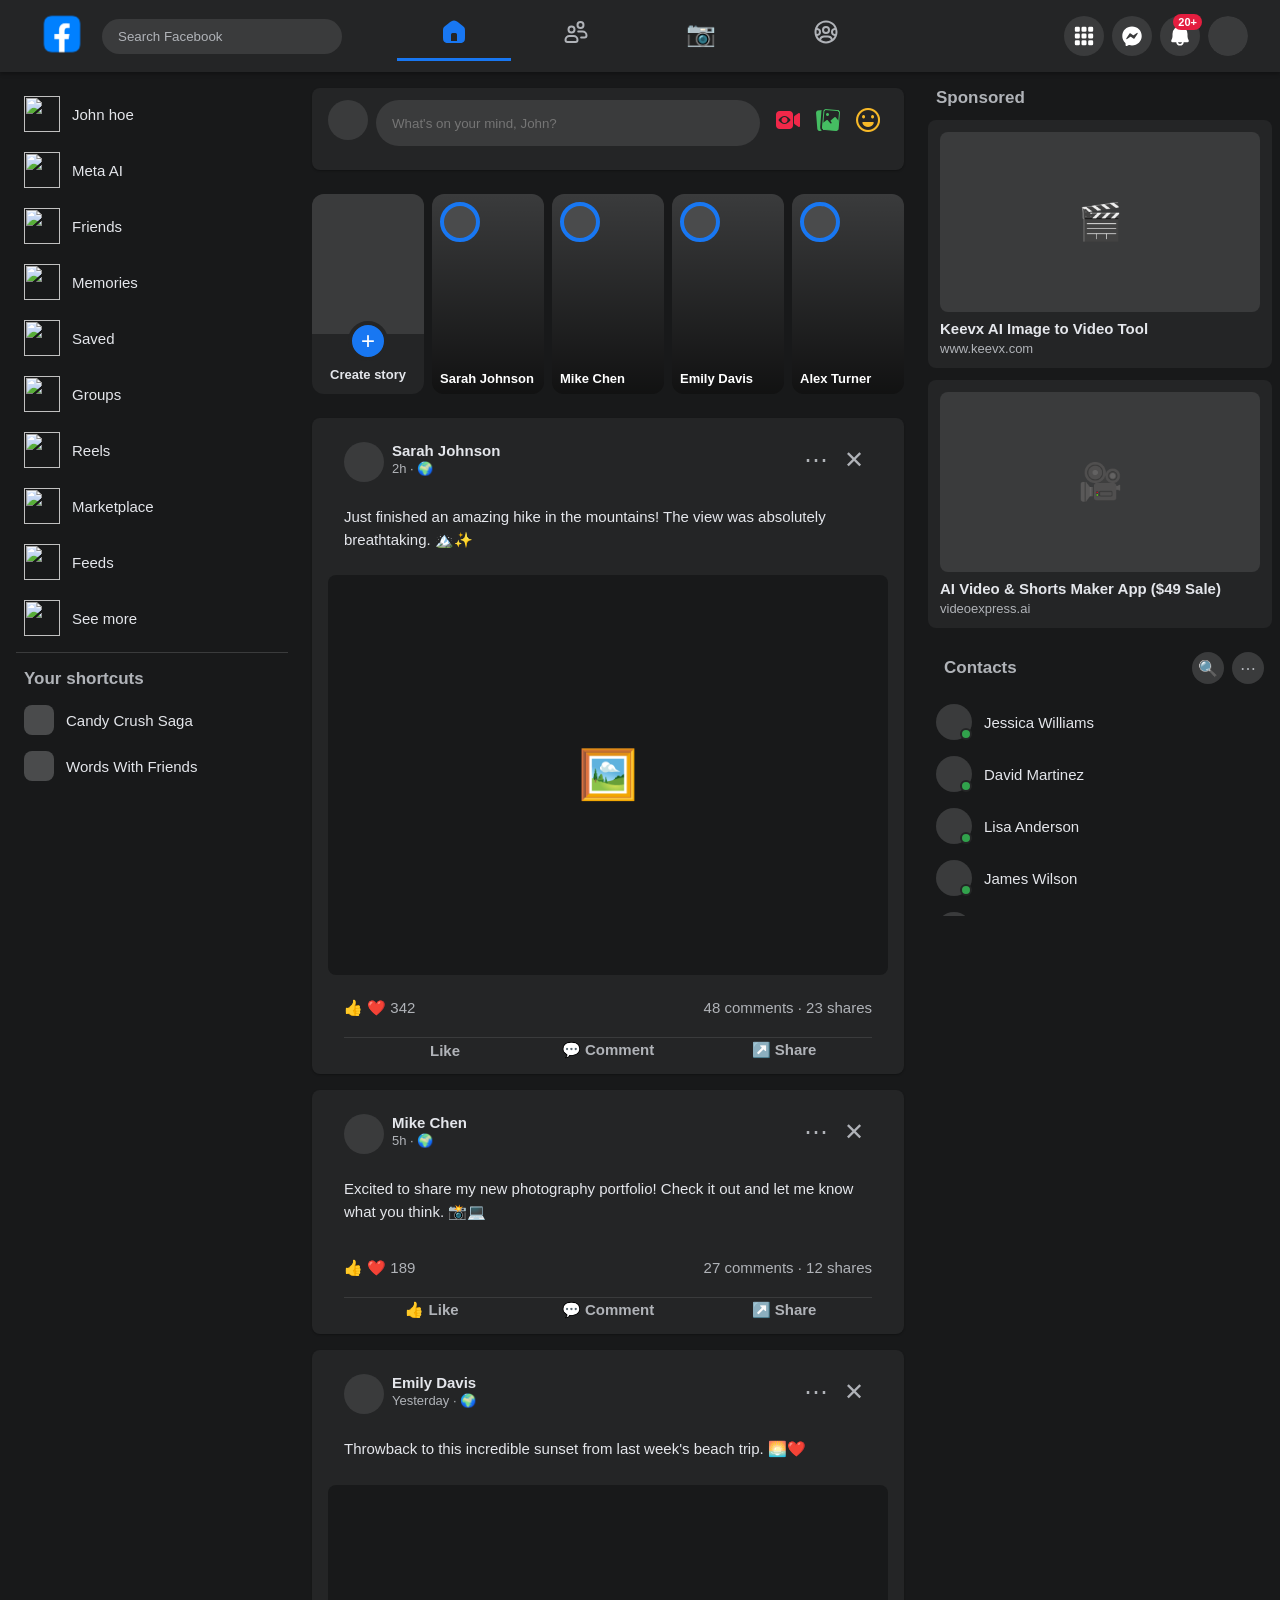
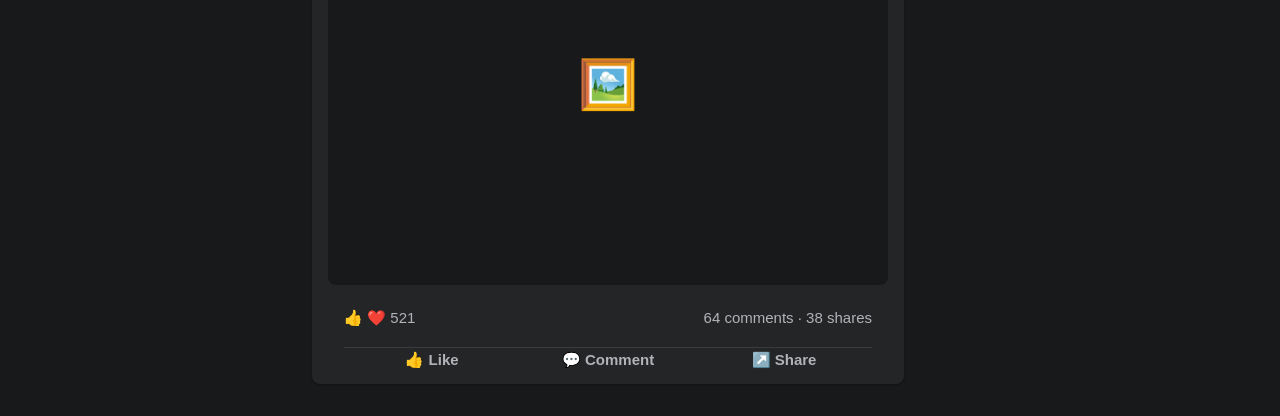
==== index.html @ cb9ab3fa "like changes" ====
<!DOCTYPE html>
<html lang="en">
<head>
    <meta charset="UTF-8">
    <meta name="viewport" content="width=device-width, initial-scale=1.0">
    <title>Facebook</title>
    <style>
        /* Reset and Base Styles */
        * {
            margin: 0;
            padding: 0;
            box-sizing: border-box;
        }

        body {
            font-family: -apple-system, BlinkMacSystemFont, 'Segoe UI', Roboto, Helvetica, Arial, sans-serif;
            background-color: #18191a;
            color: #e4e6eb;
        }

        /* Header */
        .header {
            background-color: #242526;
            position: sticky;
            top: 0;
            z-index: 100;
            box-shadow: 0 2px 4px rgba(0,0,0,0.3);
        }

        .header-content {
            max-width: 1920px;
            margin: 0 auto;
            padding: 0 16px;
            display: flex;
            align-items: center;
            justify-content: space-between;
            height: 56px;
        }

        .header-left {
            display: flex;
            align-items: center;
            gap: 8px;
            flex: 1;
        }



        .search-bar {
            background-color: #3a3b3c;
            border: none;
            border-radius: 50px;
            padding: 10px 16px;
            outline: none;
            color: #e4e6eb;
            width: 240px;
        }

        .search-bar::placeholder {
            color: #b0b3b8;
        }

        .header-center {
            display: flex;
            gap: 4px;
            flex: 1;
            justify-content: center;
        }

        .header-center a {
            text-decoration: none;
        }

        .nav-btn {
            background: none;
            border: none;
            padding: 8px 40px;
            cursor: pointer;
            /* border-radius: 8px; */
            font-size: 24px;
            color: #b0b3b8;
            transition: background-color 0.2s;
            position: relative;
        }

        .nav-btn:hover {
            background-color: #3a3b3c;
        }

        .nav-btn.active {
            color: #1877f2;
            border-bottom: 3px solid #1877f2;
        }

        .header-right {
            display: flex;
            gap: 8px;
            align-items: center;
            flex: 1;
            justify-content: flex-end;
        }

        .icon-btn {
            width: 40px;
            height: 40px;
            border-radius: 50%;
            background-color: #3a3b3c;
            border: none;
            cursor: pointer;
            font-size: 20px;
            display: flex;
            align-items: center;
            justify-content: center;
            position: relative;
        }

        .icon-btn:hover {
            background-color: #4e4f50;
        }

        .notification-badge {
            position: absolute;
            top: -4px;
            right: -4px;
            background-color: #e41e3f;
            color: white;
            border-radius: 10px;
            padding: 2px 6px;
            font-size: 11px;
            font-weight: bold;
        }

        .profile-btn {
            background: none;
            border: none;
            cursor: pointer;
        }

        .profile-pic {
            width: 40px;
            height: 40px;
            border-radius: 50%;
            background-color: #4a4b4c;
        }

        /* Sidebar Common Styles */
        .sidebar-item {
            display: flex;
            align-items: center;
            gap: 12px;
            padding: 8px;
            border-radius: 8px;
            cursor: pointer;
            color: #e4e6eb;
            text-decoration: none;
            font-size: 15px;
            font-weight: 500;
            transition: background-color 0.2s;
        }

        .sidebar-item:hover {
            background-color: #3a3b3c;
        }

        .profile-sidebar-pic {
            width: 36px;
            height: 36px;
            border-radius: 50%;
            background-color: #4a4b4c;
        }

        .sidebar-icon {
            width: 36px;
            height: 36px;
            border-radius: 50%;
            background-color: #3a3b3c;
            display: flex;
            align-items: center;
            justify-content: center;
            font-size: 20px;
        }

        .sidebar-divider {
            height: 1px;
            background-color: #3a3b3c;
            margin: 8px 0;
        }

        .section-title {
            color: #b0b3b8;
            font-size: 17px;
            font-weight: 600;
            margin-bottom: 8px;
        }

        .small-icon-btn {
            width: 32px;
            height: 32px;
            border-radius: 50%;
            background-color: #3a3b3c;
            border: none;
            cursor: pointer;
            font-size: 16px;
        }

        .small-icon-btn:hover {
            background-color: #4e4f50;
        }

        .contact-avatar {
            width: 36px;
            height: 36px;
            border-radius: 50%;
            background-color: #4a4b4c;
            position: relative;
        }

        .online-status {
            width: 12px;
            height: 12px;
            background-color: #31a24c;
            border-radius: 50%;
            position: absolute;
            bottom: 0;
            right: 0;
            border: 2px solid #242526;
        }

        /* Posts */
        .post {
            background: #242526;
            border-radius: 8px;
            margin-bottom: 16px;
            padding: 12px 16px;
            box-shadow: 0 1px 2px rgba(0,0,0,0.3);
        }

        .post-header {
            display: flex;
            justify-content: space-between;
            align-items: flex-start;
            margin-bottom: 12px;
        }

        .post-user {
            display: flex;
            gap: 8px;
        }

        .post-avatar {
            width: 40px;
            height: 40px;
            border-radius: 50%;
            background-color: #4a4b4c;
        }

        .post-info h3 {
            font-size: 15px;
            font-weight: 600;
            margin-bottom: 2px;
        }

        .post-time {
            font-size: 13px;
            color: #b0b3b8;
        }

        .post-options, .close-btn {
            background: none;
            border: none;
            color: #b0b3b8;
            font-size: 20px;
            cursor: pointer;
            width: 36px;
            height: 36px;
            border-radius: 50%;
        }

        .post-options:hover, .close-btn:hover {
            background-color: #3a3b3c;
        }

        .post-content {
            margin-bottom: 12px;
            line-height: 1.5;
            font-size: 15px;
        }

        .post-image {
            width: 100%;
            height: 400px;
            background-color: #3a3b3c;
            border-radius: 8px;
            margin-bottom: 12px;
            display: flex;
            align-items: center;
            justify-content: center;
            font-size: 48px;
        }

        .post-stats {
            display: flex;
            justify-content: space-between;
            color: #b0b3b8;
            font-size: 15px;
            margin-bottom: 8px;
        }

        .post-divider {
            height: 1px;
            background-color: #3a3b3c;
            margin: 8px 0;
        }

        .post-actions {
            display: flex;
            justify-content: space-around;
        }

        .post-action-btn {
            width: 10px;
            height: 10px;
            flex: 1;
            background: none;
            border: none;
            padding: 8px;
            cursor: pointer;
            border-radius: 8px;
            /* font-size: 15px; */
            font-weight: 600;
            color: #b0b3b8;
        }
        .post-action-btn img{
            width: 10px;
            height: 100%;
        }

        .post-action-btn:hover {
            background-color: #3a3b3c;
        }

        /* Main Content Layout */
        .main-content {
            max-width: 1920px;
            margin: 0 auto;
            padding: 16px;
            display: grid;
            grid-template-columns: 280px 1fr 360px;
            gap: 16px;
        }

        /* Left Sidebar */
        .left-sidebar {
            position: sticky;
            top: 72px;
            max-height: calc(100vh - 72px);
            overflow-y: auto;
            overflow-x: hidden;
            padding-right: 8px;
            padding-bottom: 20px;
        }

        .left-sidebar::-webkit-scrollbar {
            width: 8px;
        }

        .left-sidebar::-webkit-scrollbar-track {
            background: transparent;
        }

        .left-sidebar::-webkit-scrollbar-thumb {
            background: #4a4b4c;
            border-radius: 10px;
        }

        .left-sidebar::-webkit-scrollbar-thumb:hover {
            background: #5a5b5c;
        }

        .shortcuts-header {
            display: flex;
            justify-content: space-between;
            align-items: center;
            padding: 8px;
            color: #b0b3b8;
            font-size: 17px;
            font-weight: 600;
        }

        .shortcut-item {
            display: flex;
            align-items: center;
            gap: 12px;
            padding: 8px;
            border-radius: 8px;
            cursor: pointer;
            color: #e4e6eb;
            text-decoration: none;
            font-size: 15px;
            transition: background-color 0.2s;
        }

        .shortcut-item:hover {
            background-color: #3a3b3c;
        }

        .shortcut-icon {
            width: 36px;
            height: 36px;
            border-radius: 8px;
            background-color: #4a4b4c;
            display: flex;
            align-items: center;
            justify-content: center;
            font-size: 20px;
        }

        .shortcut-icon img {
            width: 100%;
            height: 100%;
            border-radius: 8px;
        }

        .see-more-btn {
            display: flex;
            align-items: center;
            gap: 12px;
            padding: 8px;
            border-radius: 8px;
            cursor: pointer;
            color: #e4e6eb;
            background: none;
            border: none;
            width: 100%;
            text-align: left;
            font-size: 15px;
            font-weight: 500;
        }

        .see-more-btn:hover {
            background-color: #3a3b3c;
        }

        /* Feed */
        .feed {
            max-width: 680px;
        }

        /* Stories */
        .stories {
            display: flex;
            gap: 8px;
            margin-bottom: 16px;
            overflow-x: auto;
            padding: 8px 0;
        }

        .stories::-webkit-scrollbar {
            height: 8px;
        }

        .stories::-webkit-scrollbar-track {
            background: #242526;
            border-radius: 10px;
        }

        .stories::-webkit-scrollbar-thumb {
            background: #4a4b4c;
            border-radius: 10px;
        }

        .story {
            min-width: 112px;
            height: 200px;
            border-radius: 12px;
            position: relative;
            cursor: pointer;
            overflow: hidden;
            background-color: #242526;
        }

        .story:hover {
            transform: scale(1.02);
            transition: transform 0.2s;
        }

        .create-story {
            background: #242526;
            display: flex;
            flex-direction: column;
            align-items: center;
            justify-content: space-between;
            padding-bottom: 12px;
        }

        .story-img {
            width: 100%;
            height: 140px;
            background-color: #3a3b3c;
        }

        .create-icon {
            width: 40px;
            height: 40px;
            background: #1877f2;
            color: white;
            border-radius: 50%;
            display: flex;
            align-items: center;
            justify-content: center;
            font-size: 24px;
            margin-top: -20px;
            border: 4px solid #242526;
        }

        .story:not(.create-story) {
            background: linear-gradient(to bottom, rgba(0,0,0,0), rgba(0,0,0,0.7)), #3a3b3c;
        }

        .story-avatar {
            width: 40px;
            height: 40px;
            border-radius: 50%;
            border: 4px solid #1877f2;
            background-color: #4a4b4c;
            position: absolute;
            top: 8px;
            left: 8px;
        }

        .story-name {
            position: absolute;
            bottom: 8px;
            left: 8px;
            color: white;
            font-size: 13px;
            font-weight: 600;
        }

        /* Create Post */
        .create-post {
            background: #242526;
            border-radius: 8px;
            padding: 12px 16px;
            margin-bottom: 16px;
            box-shadow: 0 1px 2px rgba(0,0,0,0.3);
        }

        .create-post-top {
            display: flex;
            gap: 8px;
            margin-bottom: 12px;
        }

        .post-input {
            flex: 1;
            background-color: #3a3b3c;
            border: none;
            border-radius: 50px;
            padding: 12px 16px;
            outline: none;
            cursor: pointer;
            color: #b0b3b8;
        }

        .post-input:hover {
            background-color: #4e4f50;
        }

        .create-post-divider {
            height: 1px;
            background-color: #3a3b3c;
            margin: 12px 0;
        }

        .create-post-actions {
            display: flex;
            justify-content: space-around;
        }

        .action-btn {
            flex: 1;
            display: flex;
            align-items: center;
            justify-content: center;
            gap: 8px;
            padding: 8px;
            border: none;
            background: none;
            cursor: pointer;
            border-radius: 8px;
            font-size: 15px;
            color: #b0b3b8;
            font-weight: 600;
        }

        .action-btn:hover {
            background-color: #3a3b3c;
        }

        /* Right Sidebar */
        .right-sidebar {
            position: sticky;
            top: 72px;
            max-height: calc(100vh - 72px);
            overflow-y: auto;
            overflow-x: hidden;
            padding-bottom: 20px;
        }

        .right-sidebar::-webkit-scrollbar {
            width: 8px;
        }

        .right-sidebar::-webkit-scrollbar-track {
            background: transparent;
        }

        .right-sidebar::-webkit-scrollbar-thumb {
            background: #4a4b4c;
            border-radius: 10px;
        }

        .right-sidebar::-webkit-scrollbar-thumb:hover {
            background: #5a5b5c;
        }

        .sponsored-section {
            margin-bottom: 24px;
            padding: 0 8px;
        }

        .sponsored-ad {
            background: #242526;
            border-radius: 8px;
            padding: 12px;
            margin-bottom: 12px;
            cursor: pointer;
        }

        .sponsored-ad:hover {
            background-color: #3a3b3c;
        }

        .ad-image {
            width: 100%;
            height: 180px;
            background-color: #3a3b3c;
            border-radius: 8px;
            margin-bottom: 8px;
            display: flex;
            align-items: center;
            justify-content: center;
            color: #b0b3b8;
            font-size: 36px;
        }

        .ad-content h4 {
            font-size: 15px;
            color: #e4e6eb;
            margin-bottom: 4px;
        }

        .ad-content p {
            font-size: 13px;
            color: #b0b3b8;
        }

        .contacts-section {
            margin-bottom: 24px;
            padding: 0 8px;
        }

        .contacts-header {
            display: flex;
            justify-content: space-between;
            align-items: center;
            margin-bottom: 12px;
            padding: 0 8px;
        }

        .contacts-actions {
            display: flex;
            gap: 8px;
        }

        .contact-item {
            display: flex;
            align-items: center;
            gap: 12px;
            padding: 8px;
            border-radius: 8px;
            cursor: pointer;
        }

        .contact-item:hover {
            background-color: #3a3b3c;
        }

        .contact-name {
            font-size: 15px;
            font-weight: 500;
            color: #e4e6eb;
        }

        /* Responsive */
        @media (max-width: 1200px) {
            .right-sidebar {
                display: none;
            }
            .main-content {
                grid-template-columns: 280px 1fr;
            }
        }

        @media (max-width: 900px) {
            .left-sidebar {
                display: none;
            }
            .main-content {
                grid-template-columns: 1fr;
            }
        }
    </style>
    <link rel="stylesheet" href="style.css" />
</head>
<body>
    <!-- Header -->
    <div class="header">
        <div class="header-content">
            <div class="header-left">
                <div class="logo"><img src="logo.png" alt=""></div>
                <input type="text" class="search-bar" placeholder="Search Facebook">
            </div>
            <div class="header-center">
                <a href="./"> <button class="nav-btn active"><svg viewBox="0 0 24 24" width="24" height="24" fill="currentColor"><path d="M9.464 1.286C10.294.803 11.092.5 12 .5c.908 0 1.707.303 2.537.786.795.462 1.7 1.142 2.815 1.977l2.232 1.675c1.391 1.042 2.359 1.766 2.888 2.826.53 1.059.53 2.268.528 4.006v4.3c0 1.355 0 2.471-.119 3.355-.124.928-.396 1.747-1.052 2.403-.657.657-1.476.928-2.404 1.053-.884.119-2 .119-3.354.119H7.93c-1.354 0-2.471 0-3.355-.119-.928-.125-1.747-.396-2.403-1.053-.656-.656-.928-1.475-1.053-2.403C1 18.541 1 17.425 1 16.07v-4.3c0-1.738-.002-2.947.528-4.006.53-1.06 1.497-1.784 2.888-2.826L6.65 3.263c1.114-.835 2.02-1.515 2.815-1.977zM10.5 13A1.5 1.5 0 0 0 9 14.5V21h6v-6.5a1.5 1.5 0 0 0-1.5-1.5h-3z"></path></svg></button> </a>
                <a href="./freinds.html"><button class="nav-btn"><svg viewBox="0 0 24 24" width="24" height="24" fill="currentColor"><path d="M12.496 5a4 4 0 1 1 8 0 4 4 0 0 1-8 0zm4-2a2 2 0 1 0 0 4 2 2 0 0 0 0-4zm-9 2.5a4 4 0 1 0 0 8 4 4 0 0 0 0-8zm-2 4a2 2 0 1 1 4 0 2 2 0 0 1-4 0zM5.5 15a5 5 0 0 0-5 5 3 3 0 0 0 3 3h8.006a3 3 0 0 0 3-3 5 5 0 0 0-5-5H5.5zm-3 5a3 3 0 0 1 3-3h4.006a3 3 0 0 1 3 3 1 1 0 0 1-1 1H3.5a1 1 0 0 1-1-1zm12-9.5a5.04 5.04 0 0 0-.37.014 1 1 0 0 0 .146 1.994c.074-.005.149-.008.224-.008h4.006a3 3 0 0 1 3 3 1 1 0 0 1-1 1h-3.398a1 1 0 1 0 0 2h3.398a3 3 0 0 0 3-3 5 5 0 0 0-5-5H14.5z"></path></svg></button></a> 
                <a href="./reels.html"><button class="nav-btn">📷</button></a>
                <a href="./groups.html"><button class="nav-btn"><svg viewBox="0 0 24 24" width="24" height="24" fill="currentColor"><path d="M12 6a4 4 0 1 0 0 8 4 4 0 0 0 0-8zm-2 4a2 2 0 1 1 4 0 2 2 0 0 1-4 0z"></path><path d="M.5 12C.5 5.649 5.649.5 12 .5S23.5 5.649 23.5 12 18.351 23.5 12 23.5.5 18.351.5 12zm2.21-2a9.537 9.537 0 0 0 0 3.993l.3.007A2 2 0 0 0 3 10h-.29zm.663-1.983a4 4 0 0 1 0 7.966 9.523 9.523 0 0 0 1.948 2.773A5.002 5.002 0 0 1 10 15.523h4a5.002 5.002 0 0 1 4.679 3.233 9.523 9.523 0 0 0 1.948-2.773 4 4 0 0 1 0-7.966A9.501 9.501 0 0 0 12 2.5a9.501 9.501 0 0 0-8.627 5.517zM21.5 12a9.55 9.55 0 0 0-.212-2.007l-.265.007H21a2 2 0 0 0-.01 4l.3-.007c.138-.643.21-1.31.21-1.993zM12 21.5a9.455 9.455 0 0 0 4.97-1.402A3 3 0 0 0 14 17.523h-4a3 3 0 0 0-2.97 2.575A9.456 9.456 0 0 0 12 21.5z"></path></svg></button></a>
            </div>
            <div class="header-right">
                <button class="icon-btn" style="color: white;"><svg viewBox="0 0 24 24" width="20" height="20" fill="currentColor" aria-hidden="true" class="x14rh7hd x1lliihq x1tzjh5l x1k90msu x2h7rmj x1qfuztq" style="--x-color:var(--primary-icon)"><path d="M18.5 1A1.5 1.5 0 0 0 17 2.5v3A1.5 1.5 0 0 0 18.5 7h3A1.5 1.5 0 0 0 23 5.5v-3A1.5 1.5 0 0 0 21.5 1h-3zm0 8a1.5 1.5 0 0 0-1.5 1.5v3a1.5 1.5 0 0 0 1.5 1.5h3a1.5 1.5 0 0 0 1.5-1.5v-3A1.5 1.5 0 0 0 21.5 9h-3zm-16 8A1.5 1.5 0 0 0 1 18.5v3A1.5 1.5 0 0 0 2.5 23h3A1.5 1.5 0 0 0 7 21.5v-3A1.5 1.5 0 0 0 5.5 17h-3zm8 0A1.5 1.5 0 0 0 9 18.5v3a1.5 1.5 0 0 0 1.5 1.5h3a1.5 1.5 0 0 0 1.5-1.5v-3a1.5 1.5 0 0 0-1.5-1.5h-3zm8 0a1.5 1.5 0 0 0-1.5 1.5v3a1.5 1.5 0 0 0 1.5 1.5h3a1.5 1.5 0 0 0 1.5-1.5v-3a1.5 1.5 0 0 0-1.5-1.5h-3zm-16-8A1.5 1.5 0 0 0 1 10.5v3A1.5 1.5 0 0 0 2.5 15h3A1.5 1.5 0 0 0 7 13.5v-3A1.5 1.5 0 0 0 5.5 9h-3zm0-8A1.5 1.5 0 0 0 1 2.5v3A1.5 1.5 0 0 0 2.5 7h3A1.5 1.5 0 0 0 7 5.5v-3A1.5 1.5 0 0 0 5.5 1h-3zm8 0A1.5 1.5 0 0 0 9 2.5v3A1.5 1.5 0 0 0 10.5 7h3A1.5 1.5 0 0 0 15 5.5v-3A1.5 1.5 0 0 0 13.5 1h-3zm0 8A1.5 1.5 0 0 0 9 10.5v3a1.5 1.5 0 0 0 1.5 1.5h3a1.5 1.5 0 0 0 1.5-1.5v-3A1.5 1.5 0 0 0 13.5 9h-3z"></path></svg></button>
                <button class="icon-btn" style="color: white;"><svg viewBox="0 0 12 12" width="20" height="20" fill="currentColor" aria-hidden="true" class="x14rh7hd x1lliihq x1tzjh5l x1k90msu x2h7rmj x1qfuztq" style="--x-color:var(--primary-icon)"><g stroke="none" stroke-width="1" fill-rule="evenodd"><path d="m106.868 921.248-1.892 2.925a.32.32 0 0 1-.443.094l-1.753-1.134a.2.2 0 0 0-.222.003l-1.976 1.363c-.288.199-.64-.143-.45-.437l1.892-2.925a.32.32 0 0 1 .443-.095l1.753 1.134a.2.2 0 0 0 .222-.003l1.976-1.363c.288-.198.64.144.45.438m-3.368-4.251c-3.323 0-5.83 2.432-5.83 5.658 0 1.642.652 3.128 1.834 4.186a.331.331 0 0 1 .111.234l.03 1.01a.583.583 0 0 0 .82.519l1.13-.5a.32.32 0 0 1 .22-.015c.541.148 1.108.223 1.685.223 3.323 0 5.83-2.432 5.83-5.657 0-3.226-2.507-5.658-5.83-5.658" transform="translate(-450 -1073.5) translate(352.5 156.845)"></path></g></svg></button>
                <button class="icon-btn" style="color: white;"><svg viewBox="0 0 24 24" width="20" height="20" fill="currentColor" aria-hidden="true" class="x14rh7hd x1lliihq x1tzjh5l x1k90msu x2h7rmj x1qfuztq" style="--x-color:var(--primary-icon)"><path d="M3 9.5a9 9 0 1 1 18 0v2.927c0 1.69.475 3.345 1.37 4.778a1.5 1.5 0 0 1-1.272 2.295h-4.625a4.5 4.5 0 0 1-8.946 0H2.902a1.5 1.5 0 0 1-1.272-2.295A9.01 9.01 0 0 0 3 12.43V9.5zm6.55 10a2.5 2.5 0 0 0 4.9 0h-4.9z"></path></svg>
                    <span class="notification-badge">20+</span>
                </button>
                <button class="profile-btn">
                    <div class="profile-pic"></div>
                </button>
            </div>
        </div>
    </div>

    <!-- Main Content -->
    <div class="main-content">
        <!-- Left Sidebar -->
        <div class="left-sidebar">
            <a href="#" class="sidebar-item">
                <div class="profile-sidebar-pic" style="background: none;">
                    <img src="./Images/profile.png" alt="" height="110%" width="110%" style="background: none;">
                </div>
                <span>John hoe</span>
            </a>
            <a href="#" class="sidebar-item">
                <div class="sidebar-icon" style="background: none;">
                    <img src="./Images/metaai-color.svg" alt="" height="100%">
                </div>
                <span>Meta AI</span>
            </a>
            <a href="#" class="sidebar-item">
                <div class="sidebar-icon" style="background: none;">
                    <img src="./Images/friends.png" height="90%" width="100%" alt="">
                </div>
                <span>Friends</span>
            </a>
            <a href="#" class="sidebar-item">
                <div class="sidebar-icon" style="background: none;">
                    <img src="./Images/memories.png" height="100%" width="100%" alt="">
                </div>
                <span>Memories</span>
            </a>
            <a href="#" class="sidebar-item">
                <div class="sidebar-icon" style="background: none;">
                    <img src="./Images/saved.png" height="100%" width="100%" alt="">
                </div>
                <span>Saved</span>
            </a>
            <a href="#" class="sidebar-item">
                <div class="sidebar-icon" style="background: none;">
                    <img src="./Images/groups.png" height="100%" width="100%" alt="">
                </div>
                <span>Groups</span>
            </a>
            <a href="#" class="sidebar-item">
                <div class="sidebar-icon" style="background: none;">
                    <img src="./Images/reel.png" height="100%" width="100%" alt="">
                </div>
                <span>Reels</span>
            </a>
            <a href="#" class="sidebar-item">
                <div class="sidebar-icon" style="background: none;">
                    <img src="./Images/marketplace.png" height="100%" width="100%" alt="">
                </div>
                <span>Marketplace</span>
            </a>
            <a href="#" class="sidebar-item">
                <div class="sidebar-icon" style="background: none;">
                    <img src="./Images/feed.png" height="100%" width="100%" alt="">
                </div>
                <span>Feeds</span>
            </a>
            <button class="see-more-btn">
                <div class="sidebar-icon" style="background: none;">
                    <img src="./Images/seemore.png" height="50%" alt="">
                </div>
                <span>See more</span>
            </button>

            <div class="sidebar-divider"></div>

            <div class="shortcuts-header">
                <span>Your shortcuts</span>
            </div>
            <a href="#" class="shortcut-item">
                <div class="shortcut-icon"></div>
                <span>Candy Crush Saga</span>
            </a>
            <a href="#" class="shortcut-item">
                <div class="shortcut-icon"></div>
                <span>Words With Friends</span>
            </a>
        </div>

        <!-- Feed -->
        <div class="feed">
            <div class="create-post">
                <div class="create-post-top">
                    <div class="profile-pic" style="width: 40px; height: 40px; border-radius: 50%;"></div>
                    <input type="text" class="post-input" placeholder="What's on your mind, John?">
                    
                    <div class="create-post-actions">
                    <button class="action-btn">
                        <span style="color: #f3425f; font-size: 24px;"><img src="images/live-video.png" alt=""></span>
                        <!-- Live video -->
                    </button>
                    <button class="action-btn">
                        <span style="color: #45bd62; font-size: 24px;"><img src="images/photoVideo.png" alt=""></span>
                        <!-- Photo/video -->
                    </button>
                    <button class="action-btn">
                        <span style="color: #f7b928; font-size: 24px;"><img src="images/feeling.png" alt=""></span>
                        <!-- Feeling/activity -->
                    </button>
                </div>
                
                </div>
                
            </div>



            <!-- Stories -->
            <div class="stories">
                <div class="story create-story">
                    <div class="story-img"></div>
                    <div class="create-icon">+</div>
                    <span style="font-size: 13px; font-weight: 600; color: #e4e6eb;">Create story</span>
                </div>
                <div class="story">
                    <div class="story-avatar"></div>
                    <span class="story-name">Sarah Johnson</span>
                </div>
                <div class="story">
                    <div class="story-avatar"></div>
                    <span class="story-name">Mike Chen</span>
                </div>
                <div class="story">
                    <div class="story-avatar"></div>
                    <span class="story-name">Emily Davis</span>
                </div>
                <div class="story">
                    <div class="story-avatar"></div>
                    <span class="story-name">Alex Turner</span>
                </div>
            </div>

            <!-- Create Post -->
            

        <div class="post">
                <div class="post-header">
                    <div class="post-user">
                        <div class="post-avatar"></div>
                        <div class="post-info">
                            <h3>Sarah Johnson</h3>
                            <span class="post-time">2h · 🌍</span>
                        </div>
                    </div>
                    <div style="display: flex; gap: 4px;">
                        <button class="post-options">⋯</button>
                        <button class="close-btn">✕</button>
                    </div>
                </div>
                <div class="post-content">
                    Just finished an amazing hike in the mountains! The view was absolutely breathtaking. 🏔️✨
                </div>
                <div class="post-image">🖼️</div>
                <div class="post-stats">
                    <span>👍 ❤️ 342</span>
                    <span>48 comments · 23 shares</span>
                </div>
                <div class="post-divider"></div>
                <div class="post-actions">
                    <button class="post-action-btn"><i data-visualcompletion="css-img" class="x1b0d499 x1d69dk1" style="background-image: url(&quot;https://static.xx.fbcdn.net/rsrc.php/v4/yX/r/MgrC8BpSeFs.png&quot;); background-position: 0px -833px; background-size: auto; width: 20px; height: 20px; background-repeat: no-repeat; display: inline-block;"></i> Like</button>
                    <button class="post-action-btn">💬 Comment</button>
                    <button class="post-action-btn">↗️ Share</button>
                </div>
            </div>

            <div class="post">
                <div class="post-header">
                    <div class="post-user">
                        <div class="post-avatar"></div>
                        <div class="post-info">
                            <h3>Mike Chen</h3>
                            <span class="post-time">5h · 🌍</span>
                        </div>
                    </div>
                    <div style="display: flex; gap: 4px;">
                        <button class="post-options">⋯</button>
                        <button class="close-btn">✕</button>
                    </div>
                </div>
                <div class="post-content">
                    Excited to share my new photography portfolio! Check it out and let me know what you think. 📸💻
                </div>
                <div class="post-stats">
                    <span>👍 ❤️ 189</span>
                    <span>27 comments · 12 shares</span>
                </div>
                <div class="post-divider"></div>
                <div class="post-actions">
                    <button class="post-action-btn">👍 Like</button>
                    <button class="post-action-btn">💬 Comment</button>
                    <button class="post-action-btn">↗️ Share</button>
                </div>
            </div>

            <div class="post">
                <div class="post-header">
                    <div class="post-user">
                        <div class="post-avatar"></div>
                        <div class="post-info">
                            <h3>Emily Davis</h3>
                            <span class="post-time">Yesterday · 🌍</span>
                        </div>
                    </div>
                    <div style="display: flex; gap: 4px;">
                        <button class="post-options">⋯</button>
                        <button class="close-btn">✕</button>
                    </div>
                </div>
                <div class="post-content">
                    Throwback to this incredible sunset from last week's beach trip. 🌅❤️
                </div>
                <div class="post-image">🖼️</div>
                <div class="post-stats">
                    <span>👍 ❤️ 521</span>
                    <span>64 comments · 38 shares</span>
                </div>
                <div class="post-divider"></div>
                <div class="post-actions">
                    <button class="post-action-btn">👍 Like</button>
                    <button class="post-action-btn">💬 Comment</button>
                    <button class="post-action-btn">↗️ Share</button>
                </div>
            </div>
        </div>
        

        <!-- Right Sidebar -->
        <div class="right-sidebar">
            <div class="sponsored-section">
                <div class="section-title">Sponsored</div>
                <div class="sponsored-ad">
                    <div class="ad-image">🎬</div>
                    <div class="ad-content">
                        <h4>Keevx AI Image to Video Tool</h4>
                        <p>www.keevx.com</p>
                    </div>
                </div>
                <div class="sponsored-ad">
                    <div class="ad-image">🎥</div>
                    <div class="ad-content">
                        <h4>AI Video & Shorts Maker App ($49 Sale)</h4>
                        <p>videoexpress.ai</p>
                    </div>
                </div>
            </div>

            <div class="contacts-section">
                <div class="contacts-header">
                    <span class="section-title" style="margin: 0;">Contacts</span>
                    <div class="contacts-actions">
                        <button class="small-icon-btn">🔍</button>
                        <button class="small-icon-btn">⋯</button>
                    </div>
                </div>
                <div class="contact-item">
                    <div class="contact-avatar">
                        <div class="online-status"></div>
                    </div>
                    <span class="contact-name">Jessica Williams</span>
                </div>
                <div class="contact-item">
                    <div class="contact-avatar">
                        <div class="online-status"></div>
                    </div>
                    <span class="contact-name">David Martinez</span>
                </div>
                <div class="contact-item">
                    <div class="contact-avatar">
                        <div class="online-status"></div>
                    </div>
                    <span class="contact-name">Lisa Anderson</span>
                </div>
                <div class="contact-item">
                    <div class="contact-avatar">
                        <div class="online-status"></div>
                    </div>
                    <span class="contact-name">James Wilson</span>
                </div>
                <div class="contact-item">
                    <div class="contact-avatar">
                        <div class="online-status"></div>
                    </div>
                    <span class="contact-name">Emma Thompson</span>
                </div>
                <div class="contact-item">
                    <div class="contact-avatar">
                        <div class="online-status"></div>
                    </div>
                    <span class="contact-name">Robert Taylor</span>
                </div>
            </div>
        </div>
    </div>
</body>
</html>
---- style.css ----
/* Facebook Clone - Common Styles */
/* Use this stylesheet across all pages */

* {
    margin: 0;
    padding: 0;
    box-sizing: border-box;
}

body {
    font-family: -apple-system, BlinkMacSystemFont, 'Segoe UI', Roboto, Oxygen, Ubuntu, Cantarell, sans-serif;
    background-color: #18191a;
    color: #e4e6eb;
}

/* ========== HEADER STYLES ========== */
.header {
    background-color: #242526;
    box-shadow: 0 2px 4px rgba(0,0,0,0.3);
    position: sticky;
    top: 0;
    z-index: 100;
    padding: 8px 16px;
}

.header-content {
    max-width: 1920px;
    margin: 0 auto;
    display: flex;
    align-items: center;
    justify-content: space-between;
}

.header-left {
    display: flex;
    align-items: center;
    gap: 10px;
    flex: 1;
}

.shortcut-icon{
    width: 30px;
    height: 30px;
    
}

.shortcut-icon img{
    border-radius: 10px;
}

img{
    width: 100%;
    height: 100%;
}

.logo{
    width: 60px;
    height: auto;
}

.logo img{
    width: 100%;
    height: 100%;
}

/* .logo {
    width: 40px;
    height: 40px;
    background-color: #1877f2;
    border-radius: 50%;
    display: flex;
    align-items: center;
    justify-content: center;
    color: white;
    font-weight: bold;
    font-size: 24px;
    cursor: pointer;
} */

.search-bar {
    background-color: #3a3b3c;
    border-radius: 50px;
    padding: 10px 16px;
    border: none;
    width: 240px;
    outline: none;
    color: #e4e6eb;
}

.search-bar::placeholder {
    color: #b0b3b8;
}

.search-icon {
    width: 40px;
    height: 40px;
    background-color: #3a3b3c;
    border-radius: 50%;
    display: flex;
    align-items: center;
    justify-content: center;
    font-size: 18px;
    color: #b0b3b8;
    cursor: pointer;
}

.search-icon:hover {
    background-color: #4e4f50;
}

.header-center {
    display: flex;
    gap: 8px;
    flex: 1;
    justify-content: center;
    max-width: 600px;
}

.nav-btn {
    padding: 8px 45px;
    background: none;
    border: none;
    cursor: pointer;
    /* border-radius: 8px; */
    position: relative;
    color: #b0b3b8;
    font-size: 24px;
    transition: background-color 0.2s;
}

.nav-btn:hover {
    background-color: #3a3b3c;
}

.nav-btn.active {
    color: #1877f2;
    border-bottom: 3px solid #1877f2;
}

.header-right {
    display: flex;
    gap: 8px;
    align-items: center;
    flex: 1;
    justify-content: flex-end;
}

.icon-btn {
    width: 40px;
    height: 40px;
    background-color: #3a3b3c;
    border-radius: 50%;
    border: none;
    cursor: pointer;
    display: flex;
    align-items: center;
    justify-content: center;
    font-size: 20px;
    position: relative;
    color: #e4e6eb;
}

.icon-btn:hover {
    background-color: #4e4f50;
}

.notification-badge {
    position: absolute;
    top: -2px;
    right: -2px;
    background-color: #e41e3f;
    color: white;
    font-size: 11px;
    font-weight: bold;
    padding: 2px 5px;
    border-radius: 10px;
    min-width: 20px;
    text-align: center;
}

.profile-btn {
    width: 40px;
    height: 40px;
    border-radius: 50%;
    border: none;
    cursor: pointer;
    padding: 0;
    overflow: hidden;
}

.profile-pic {
    width: 100%;
    height: 100%;
    background-color: #3a3b3c;
    border: 2px solid transparent;
}

/* ========== COMMON BUTTON STYLES ========== */
.settings-btn,
.small-icon-btn {
    width: 36px;
    height: 36px;
    background-color: #3a3b3c;
    border-radius: 50%;
    border: none;
    cursor: pointer;
    display: flex;
    align-items: center;
    justify-content: center;
    font-size: 20px;
    color: #b0b3b8;
}

.settings-btn:hover,
.small-icon-btn:hover {
    background-color: #4e4f50;
}

.small-icon-btn {
    width: 32px;
    height: 32px;
    font-size: 16px;
}

/* ========== COMMON TEXT STYLES ========== */
.section-title {
    font-size: 17px;
    font-weight: 600;
    color: #b0b3b8;
    margin-bottom: 12px;
    padding: 0 8px;
}

.section-label {
    font-size: 17px;
    font-weight: 600;
    color: #b0b3b8;
}

.sidebar-title {
    font-size: 24px;
    font-weight: bold;
    color: #e4e6eb;
}

.content-header {
    font-size: 20px;
    font-weight: bold;
    color: #e4e6eb;
    margin-bottom: 16px;
}

/* ========== COMMON LINK STYLES ========== */
.see-all {
    color: #1877f2;
    text-decoration: none;
    font-size: 15px;
    font-weight: 500;
}

.see-all:hover {
    text-decoration: underline;
}

/* ========== SIDEBAR COMMON STYLES ========== */
.sidebar-item {
    display: flex;
    align-items: center;
    gap: 12px;
    padding: 8px;
    border-radius: 8px;
    cursor: pointer;
    color: #e4e6eb;
    text-decoration: none;
    font-size: 15px;
    font-weight: 500;
    transition: background-color 0.2s;
    margin-bottom: 4px;
}

.sidebar-item:hover {
    background-color: #3a3b3c;
}

.sidebar-item.active {
    background-color: #3a3b3c;
}

.sidebar-icon {
    width: 36px;
    height: 36px;
    border-radius: 50%;
    display: flex;
    align-items: center;
    justify-content: center;
    font-size: 20px;
    background-color: #3a3b3c;
}

.sidebar-divider {
    height: 1px;
    background-color: #3a3b3c;
    margin: 8px 0;
}

/* ========== AVATAR STYLES ========== */
.profile-sidebar-pic,
.post-avatar,
.contact-avatar {
    background-color: #3a3b3c;
}

.profile-sidebar-pic {
    width: 36px;
    height: 36px;
    border-radius: 50%;
}

.post-avatar {
    width: 40px;
    height: 40px;
    border-radius: 50%;
}

.contact-avatar {
    width: 36px;
    height: 36px;
    border-radius: 50%;
    position: relative;
}

.online-status {
    width: 12px;
    height: 12px;
    background-color: #31a24c;
    border-radius: 50%;
    border: 2px solid #242526;
    position: absolute;
    bottom: 0;
    right: 0;
}

/* ========== POST COMMON STYLES ========== */
.post {
    background: #242526;
    border-radius: 8px;
    margin-bottom: 16px;
    box-shadow: 0 1px 2px rgba(0,0,0,0.3);
}

.post-header {
    padding: 12px 16px;
    display: flex;
    justify-content: space-between;
    align-items: flex-start;
}

.post-user {
    display: flex;
    gap: 8px;
}

.post-info h3 {
    font-size: 15px;
    font-weight: 600;
    margin-bottom: 2px;
    color: #e4e6eb;
}

.post-time {
    font-size: 13px;
    color: #b0b3b8;
    display: flex;
    align-items: center;
    gap: 4px;
}

.post-options {
    background: none;
    border: none;
    font-size: 24px;
    color: #b0b3b8;
    cursor: pointer;
    padding: 4px 8px;
    border-radius: 50%;
}

.post-options:hover {
    background-color: #3a3b3c;
}

.close-btn {
    background: none;
    border: none;
    color: #b0b3b8;
    font-size: 24px;
    cursor: pointer;
    padding: 4px 8px;
    border-radius: 50%;
}

.close-btn:hover {
    background-color: #3a3b3c;
}

.post-content {
    padding: 0 16px 12px;
    font-size: 15px;
    line-height: 1.5;
    color: #e4e6eb;
}

.post-image {
    width: 100%;
    background-color: #18191a;
    cursor: pointer;
    display: flex;
    align-items: center;
    justify-content: center;
    color: #b0b3b8;
    font-size: 48px;
    min-height: 400px;
}

.post-stats {
    padding: 12px 16px;
    display: flex;
    justify-content: space-between;
    color: #b0b3b8;
    font-size: 15px;
}

.post-stats span {
    cursor: pointer;
}

.post-stats span:hover {
    text-decoration: underline;
}

.post-divider {
    height: 1px;
    background-color: #3a3b3c;
    margin: 0 16px;
}

.post-actions {
    padding: 4px 16px;
    display: flex;
    justify-content: space-around;
}

.post-action-btn {
    flex: 1;
    display: flex;
    align-items: center;
    justify-content: center;
    gap: 6px;
    padding: 8px;
    border: none;
    background: none;
    cursor: pointer;
    border-radius: 8px;
    font-size: 15px;
    color: #b0b3b8;
    font-weight: 600;
}

.post-action-btn:hover {
    background-color: #3a3b3c;
}

/* ========== BADGE STYLES ========== */
.verified-badge {
    color: #1877f2;
    font-size: 14px;
}

/* ========== BUTTON STYLES ========== */
.confirm-btn,
.add-friend-btn {
    width: 100%;
    border: none;
    padding: 10px;
    border-radius: 6px;
    font-size: 15px;
    font-weight: 600;
    cursor: pointer;
}

.confirm-btn {
    background-color: #1877f2;
    color: white;
    margin-bottom: 8px;
}

.confirm-btn:hover {
    background-color: #166fe5;
}

.delete-btn,
.remove-btn {
    width: 100%;
    background-color: #3a3b3c;
    color: #e4e6eb;
    border: none;
    padding: 10px;
    border-radius: 6px;
    font-size: 15px;
    font-weight: 600;
    cursor: pointer;
}

.delete-btn:hover,
.remove-btn:hover {
    background-color: #4e4f50;
}

.add-friend-btn {
    background-color: #3a3b3c;
    color: #1877f2;
    padding: 8px;
}

.add-friend-btn:hover {
    background-color: #4e4f50;
}

/* ========== SCROLLBAR STYLES ========== */
::-webkit-scrollbar {
    width: 8px;
    height: 8px;
}

::-webkit-scrollbar-track {
    background: #242526;
    border-radius: 10px;
}

::-webkit-scrollbar-thumb {
    background: #4a4b4c;
    border-radius: 10px;
}

::-webkit-scrollbar-thumb:hover {
    background: #5a5b5c;
}

/* ========== RESPONSIVE STYLES ========== */
@media (max-width: 1200px) {
    .right-sidebar {
        display: none;
    }
}

@media (max-width: 900px) {
    .left-sidebar {
        display: none;
    }
}

@media (max-width: 600px) {
    .search-bar {
        display: none;
    }
    .header-center {
        display: none;
    }
    .nav-btn {
        padding: 8px 20px;
    }
}
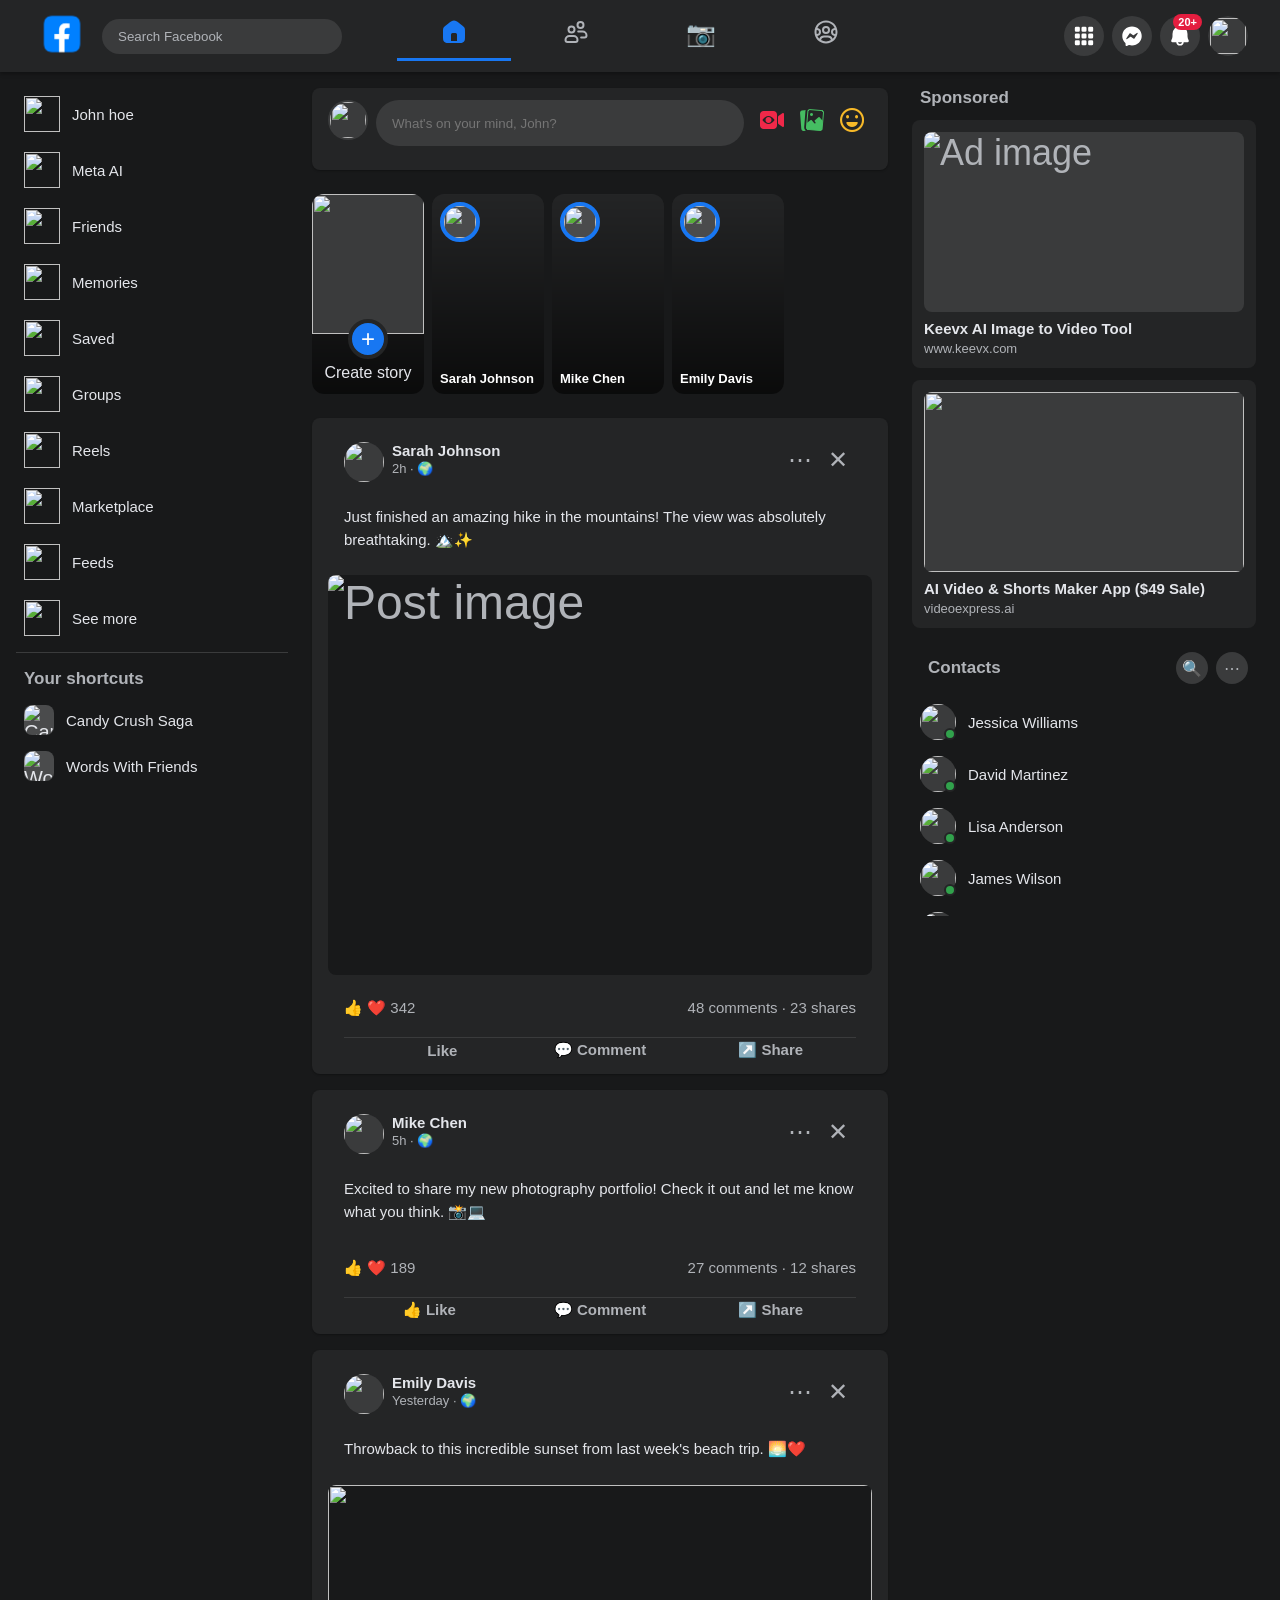
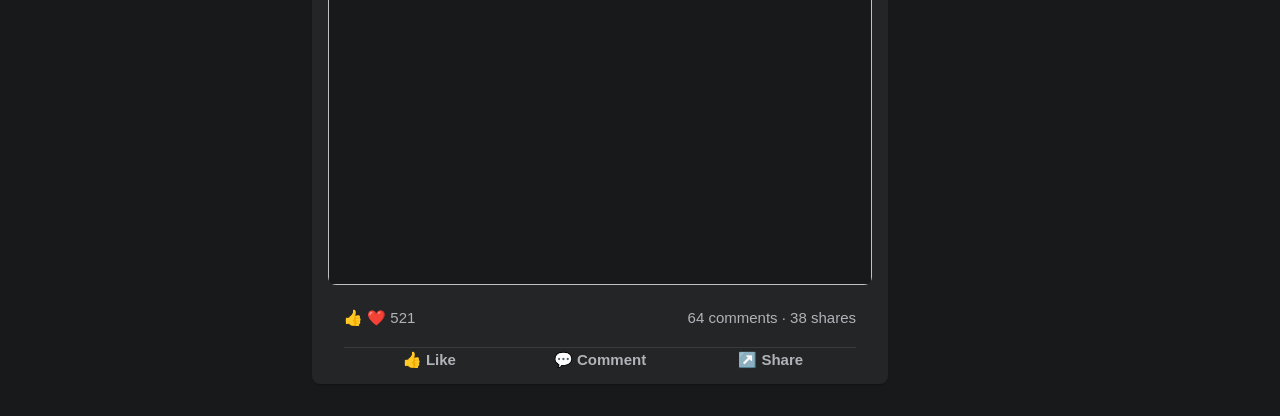
==== commit f9d3de53: "homepage" ====
--- a/index.html
+++ b/index.html
@@ -207,6 +207,14 @@
             background-color: #4e4f50;
         }
 
+        .contact-avatar img {
+    width: 100%;
+    height: 100%;
+    border-radius: 50%;
+    object-fit: cover;
+}
+
+
         .contact-avatar {
             width: 36px;
             height: 36px;
@@ -286,6 +294,14 @@
             font-size: 15px;
         }
 
+        .post-image img {
+    width: 100%;
+    height: 100%;
+    object-fit: cover;
+    border-radius: 8px;
+}
+
+
         .post-image {
             width: 100%;
             height: 400px;
@@ -470,6 +486,26 @@
         }
 
         .story {
+    background-size: cover;
+    background-position: center;
+    background-repeat: no-repeat;
+}
+
+.story-avatar img {
+    width: 100%;
+    height: 100%;
+    border-radius: 50%;
+    object-fit: cover;
+}
+
+.story-img img {
+    width: 100%;
+    height: 100%;
+    object-fit: cover;
+}
+
+
+        .story {
             min-width: 112px;
             height: 200px;
             border-radius: 12px;
@@ -513,9 +549,23 @@
             border: 4px solid #242526;
         }
 
-        .story:not(.create-story) {
-            background: linear-gradient(to bottom, rgba(0,0,0,0), rgba(0,0,0,0.7)), #3a3b3c;
-        }
+        .story::before {
+    content: "";
+    position: absolute;
+    inset: 0;
+    background: linear-gradient(
+        to bottom,
+        rgba(0,0,0,0),
+        rgba(0,0,0,0.7)
+    );
+    z-index: 1;
+}
+
+.story * {
+    position: relative;
+    z-index: 2;
+}
+
 
         .story-avatar {
             width: 40px;
@@ -641,6 +691,14 @@
         .sponsored-ad:hover {
             background-color: #3a3b3c;
         }
+
+        .ad-image img {
+    width: 100%;
+    height: 100%;
+    object-fit: cover;
+    border-radius: 8px;
+}
+
 
         .ad-image {
             width: 100%;
@@ -745,7 +803,7 @@
                     <span class="notification-badge">20+</span>
                 </button>
                 <button class="profile-btn">
-                    <div class="profile-pic"></div>
+                    <div class="profile-pic"><img src="https://images.unsplash.com/photo-1507003211169-0a1dd7228f2d?w=100&h=100&fit=crop"></div>
                 </button>
             </div>
         </div>
@@ -822,11 +880,13 @@
                 <span>Your shortcuts</span>
             </div>
             <a href="#" class="shortcut-item">
-                <div class="shortcut-icon"></div>
+                <div class="shortcut-icon"><img src="https://images.unsplash.com/photo-1606167668584-78701c57f13d?w=100&h=100&fit=crop" alt="Candy Crush"></div>
                 <span>Candy Crush Saga</span>
+                
             </a>
             <a href="#" class="shortcut-item">
-                <div class="shortcut-icon"></div>
+                <div class="shortcut-icon">        <img src="https://images.unsplash.com/photo-1511512578047-dfb367046420?w=100&h=100&fit=crop" alt="Words With Friends">
+</div>
                 <span>Words With Friends</span>
             </a>
         </div>
@@ -835,8 +895,8 @@
         <div class="feed">
             <div class="create-post">
                 <div class="create-post-top">
-                    <div class="profile-pic" style="width: 40px; height: 40px; border-radius: 50%;"></div>
-                    <input type="text" class="post-input" placeholder="What's on your mind, John?">
+                    <div class="profile-pic" style="width: 40px; height: 40px; border-radius: 50%; border-radius: 50%;"><img style="border-radius: 50%;" src="https://images.unsplash.com/photo-1507003211169-0a1dd7228f2d?w=100&h=100&fit=crop"></div>
+                    <input  type="text" class="post-input" placeholder="What's on your mind, John?">
                     
                     <div class="create-post-actions">
                     <button class="action-btn">
@@ -860,29 +920,45 @@
 
 
             <!-- Stories -->
-            <div class="stories">
-                <div class="story create-story">
-                    <div class="story-img"></div>
-                    <div class="create-icon">+</div>
-                    <span style="font-size: 13px; font-weight: 600; color: #e4e6eb;">Create story</span>
-                </div>
-                <div class="story">
-                    <div class="story-avatar"></div>
-                    <span class="story-name">Sarah Johnson</span>
-                </div>
-                <div class="story">
-                    <div class="story-avatar"></div>
-                    <span class="story-name">Mike Chen</span>
-                </div>
-                <div class="story">
-                    <div class="story-avatar"></div>
-                    <span class="story-name">Emily Davis</span>
-                </div>
-                <div class="story">
-                    <div class="story-avatar"></div>
-                    <span class="story-name">Alex Turner</span>
-                </div>
-            </div>
+            <!-- Stories -->
+<div class="stories">
+
+  <!-- Create Story -->
+  <div class="story create-story">
+    <div class="story-img">
+      <img src="https://images.unsplash.com/photo-1500648767791-00dcc994a43e?w=300&h=500&fit=crop">
+    </div>
+    <div class="create-icon">+</div>
+    <span>Create story</span>
+  </div>
+
+  <!-- Story 1 -->
+  <div class="story" style="background-image:url('https://images.unsplash.com/photo-1501785888041-af3ef285b470?w=300&h=500&fit=crop')">
+    <div class="story-avatar">
+      <img src="https://images.unsplash.com/photo-1494790108377-be9c29b29330?w=100&h=100&fit=crop">
+    </div>
+    <span class="story-name">Sarah Johnson</span>
+  </div>
+
+  <!-- Story 2 -->
+  <div class="story" style="background-image:url('https://images.unsplash.com/photo-1499346030926-9a72daac6c63?w=300&h=500&fit=crop')">
+    <div class="story-avatar">
+      <img src="https://images.unsplash.com/photo-1506794778202-cad84cf45f1d?w=100&h=100&fit=crop">
+    </div>
+    <span class="story-name">Mike Chen</span>
+  </div>
+
+  <!-- Story 3 -->
+  <div class="story" style="background-image:url('https://images.unsplash.com/photo-1500530855697-b586d89ba3ee?w=300&h=500&fit=crop')">
+    <div class="story-avatar">
+      <img src="https://images.unsplash.com/photo-1544005313-94ddf0286df2?w=100&h=100&fit=crop">
+    </div>
+    <span class="story-name">Emily Davis</span>
+  </div>
+
+</div>
+
+
 
             <!-- Create Post -->
             
@@ -890,7 +966,7 @@
         <div class="post">
                 <div class="post-header">
                     <div class="post-user">
-                        <div class="post-avatar"></div>
+                        <div class="post-avatar" ><img style="border-radius: 50%;" src="https://images.unsplash.com/photo-1508214751196-bcfd4ca60f91?w=100&h=100&fit=crop"></div>
                         <div class="post-info">
                             <h3>Sarah Johnson</h3>
                             <span class="post-time">2h · 🌍</span>
@@ -904,14 +980,19 @@
                 <div class="post-content">
                     Just finished an amazing hike in the mountains! The view was absolutely breathtaking. 🏔️✨
                 </div>
-                <div class="post-image">🖼️</div>
+                <div class="post-image">
+  <img 
+    src="https://images.unsplash.com/photo-1501785888041-af3ef285b470?w=800&h=400&fit=crop"
+    alt="Post image">
+</div>
+
                 <div class="post-stats">
                     <span>👍 ❤️ 342</span>
                     <span>48 comments · 23 shares</span>
                 </div>
                 <div class="post-divider"></div>
                 <div class="post-actions">
-                    <button class="post-action-btn"><i data-visualcompletion="css-img" class="x1b0d499 x1d69dk1" style="background-image: url(&quot;https://static.xx.fbcdn.net/rsrc.php/v4/yX/r/MgrC8BpSeFs.png&quot;); background-position: 0px -833px; background-size: auto; width: 20px; height: 20px; background-repeat: no-repeat; display: inline-block;"></i> Like</button>
+                    <button class="post-action-btn"><i data-visualcompletion="css-img" class="x1b0d499 x1d69dk1" style="background-image: url(&quot;https://static.xx.fbcdn.net/rsrc.php/v4/yX/r/MgrC8BpSeFs.png&quot;); background-position: 0px -833px; background-size: auto; width: 20px; height: 20px; background-repeat: no-repeat; display: inline-block; color: white;"></i> Like</button>
                     <button class="post-action-btn">💬 Comment</button>
                     <button class="post-action-btn">↗️ Share</button>
                 </div>
@@ -920,7 +1001,7 @@
             <div class="post">
                 <div class="post-header">
                     <div class="post-user">
-                        <div class="post-avatar"></div>
+                        <div class="post-avatar"><img style="border-radius: 50%;" src="https://images.unsplash.com/photo-1527980965255-d3b416303d12?w=100&h=100&fit=crop"></div>
                         <div class="post-info">
                             <h3>Mike Chen</h3>
                             <span class="post-time">5h · 🌍</span>
@@ -949,7 +1030,7 @@
             <div class="post">
                 <div class="post-header">
                     <div class="post-user">
-                        <div class="post-avatar"></div>
+                        <div class="post-avatar"><img style="border-radius: 50%;" src="https://images.unsplash.com/photo-1547425260-76bcadfb4f2c?w=100&h=100&fit=crop"></div>
                         <div class="post-info">
                             <h3>Emily Davis</h3>
                             <span class="post-time">Yesterday · 🌍</span>
@@ -963,7 +1044,10 @@
                 <div class="post-content">
                     Throwback to this incredible sunset from last week's beach trip. 🌅❤️
                 </div>
-                <div class="post-image">🖼️</div>
+                <div class="post-image">
+  <img src="https://images.unsplash.com/photo-1518770660439-4636190af475?w=800&h=400&fit=crop">
+</div>
+
                 <div class="post-stats">
                     <span>👍 ❤️ 521</span>
                     <span>64 comments · 38 shares</span>
@@ -983,14 +1067,22 @@
             <div class="sponsored-section">
                 <div class="section-title">Sponsored</div>
                 <div class="sponsored-ad">
-                    <div class="ad-image">🎬</div>
+                    <div class="ad-image">
+  <img 
+    src="https://images.unsplash.com/photo-1611162617474-5b21e879e113?w=400&h=180&fit=crop"
+    alt="Ad image">
+</div>
+
                     <div class="ad-content">
                         <h4>Keevx AI Image to Video Tool</h4>
                         <p>www.keevx.com</p>
                     </div>
                 </div>
                 <div class="sponsored-ad">
-                    <div class="ad-image">🎥</div>
+                    <div class="ad-image">
+  <img src="https://images.unsplash.com/photo-1518770660439-4636190af475?w=400&h=180&fit=crop">
+</div>
+
                     <div class="ad-content">
                         <h4>AI Video & Shorts Maker App ($49 Sale)</h4>
                         <p>videoexpress.ai</p>
@@ -1008,37 +1100,49 @@
                 </div>
                 <div class="contact-item">
                     <div class="contact-avatar">
+                        <img src="https://images.unsplash.com/photo-1544005313-94ddf0286df2?w=100&h=100&fit=crop">
                         <div class="online-status"></div>
                     </div>
                     <span class="contact-name">Jessica Williams</span>
+                </div>
+                <div class="contact-item">
+                    <div class="contact-avatar">
+                        <img src="https://images.unsplash.com/photo-1506794778202-cad84cf45f1d?w=100&h=100&fit=crop">
+
+                        <div class="online-status"></div>
+                    </div>
+                    <span class="contact-name">David Martinez</span>
+                </div>
+                <div class="contact-item">
+                    <div class="contact-avatar">
+                        <img src="https://images.unsplash.com/photo-1529626455594-4ff0802cfb7e?w=100&h=100&fit=crop">
+
+                        <div class="online-status"></div>
+                    </div>
+                    <span class="contact-name">Lisa Anderson</span>
+                </div>
+                <div class="contact-item">
+                    <div class="contact-avatar">
+                        <img src="https://images.unsplash.com/photo-1500648767791-00dcc994a43e?w=100&h=100&fit=crop">
+
+                        <div class="online-status"></div>
+                    </div>
+                    <span class="contact-name">James Wilson</span>
+                </div>
+                <div class="contact-item">
+                    <div class="contact-avatar">
+                        <div class="online-status">
+                            
+</div>
+<img src="https://images.unsplash.com/photo-1499952127939-9bbf5af6c51c?w=100&h=100&fit=crop">
+                    </div>
+                    <span class="contact-name">Emma Thompson</span>
                 </div>
                 <div class="contact-item">
                     <div class="contact-avatar">
                         <div class="online-status"></div>
-                    </div>
-                    <span class="contact-name">David Martinez</span>
-                </div>
-                <div class="contact-item">
-                    <div class="contact-avatar">
-                        <div class="online-status"></div>
-                    </div>
-                    <span class="contact-name">Lisa Anderson</span>
-                </div>
-                <div class="contact-item">
-                    <div class="contact-avatar">
-                        <div class="online-status"></div>
-                    </div>
-                    <span class="contact-name">James Wilson</span>
-                </div>
-                <div class="contact-item">
-                    <div class="contact-avatar">
-                        <div class="online-status"></div>
-                    </div>
-                    <span class="contact-name">Emma Thompson</span>
-                </div>
-                <div class="contact-item">
-                    <div class="contact-avatar">
-                        <div class="online-status"></div>
+                        <img src="https://images.unsplash.com/photo-1535713875002-d1d0cf377fde?w=100&h=100&fit=crop">
+
                     </div>
                     <span class="contact-name">Robert Taylor</span>
                 </div>
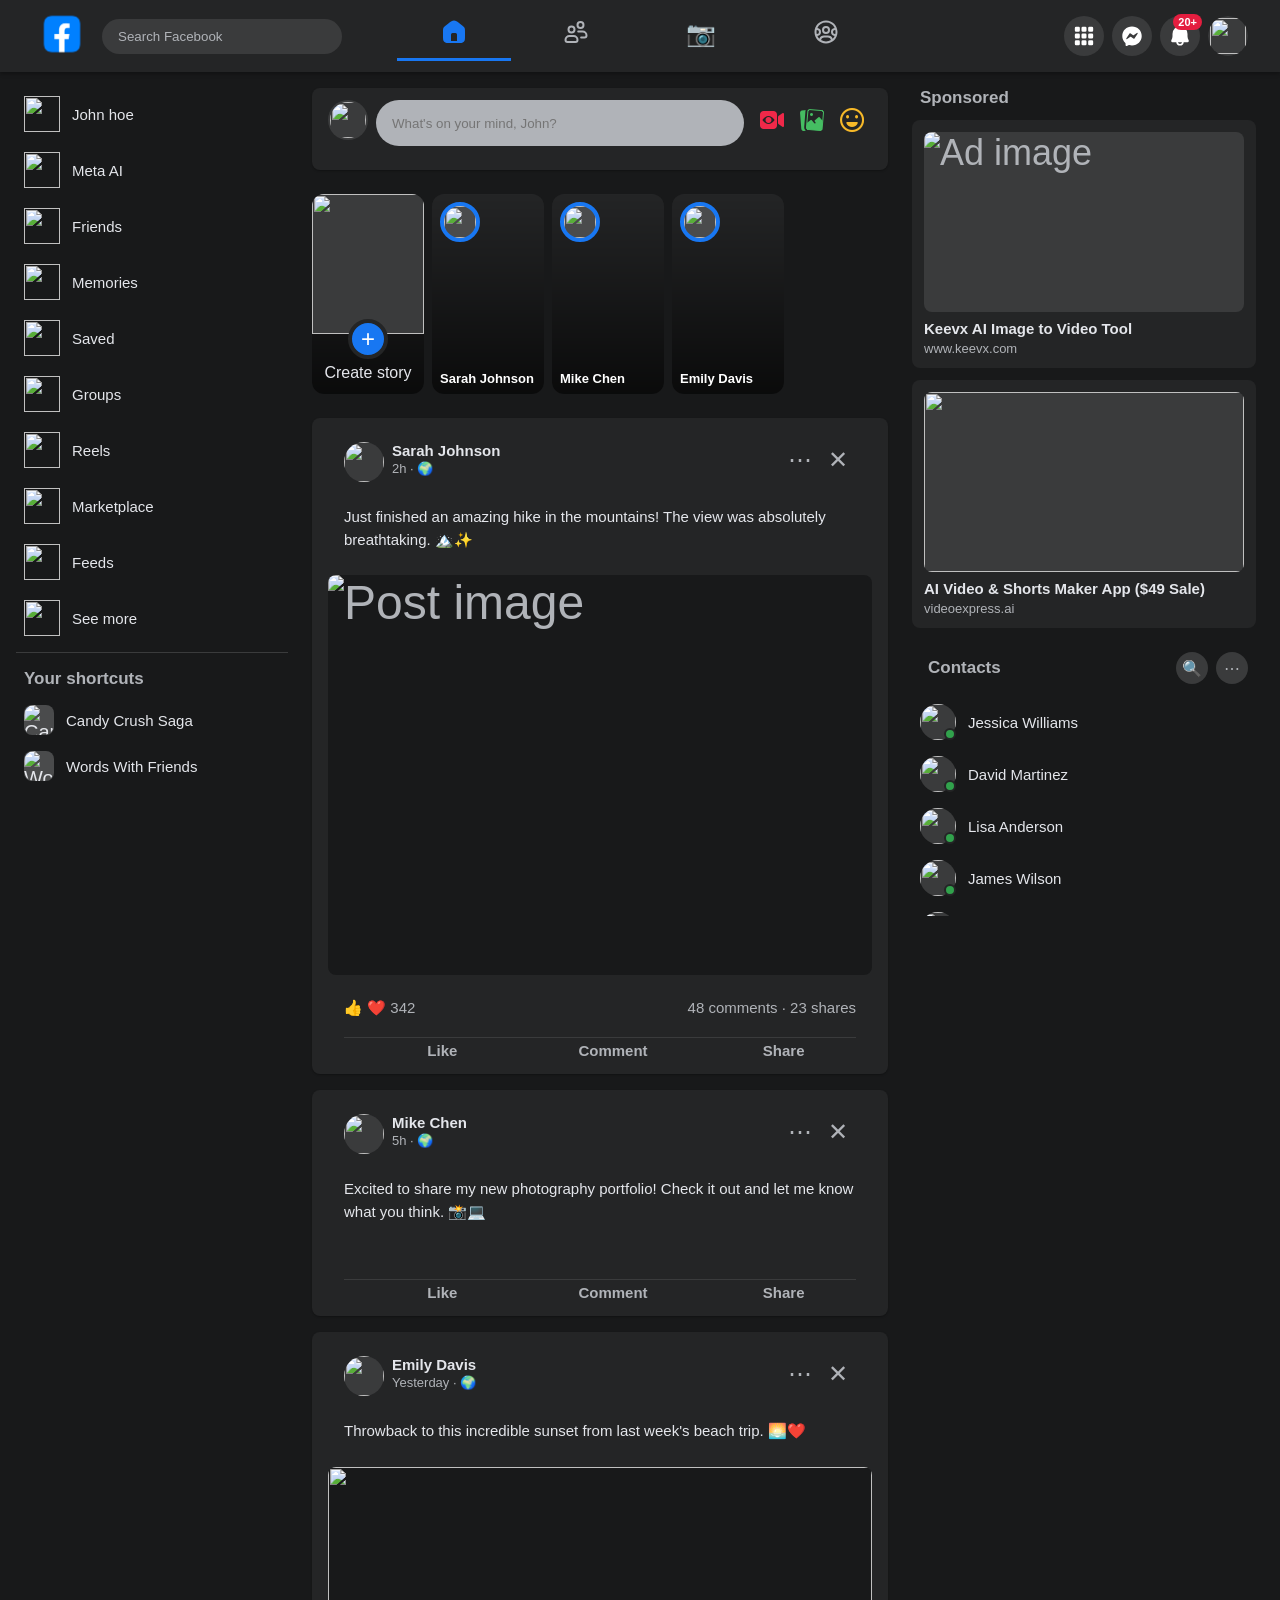
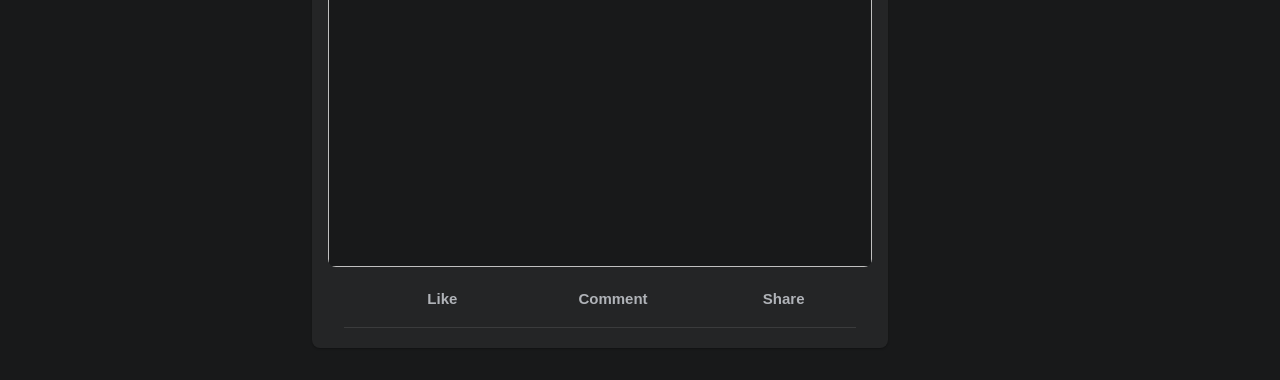
==== commit 1c54e3dd: "header update" ====
--- a/index.html
+++ b/index.html
@@ -346,6 +346,9 @@
             font-weight: 600;
             color: #b0b3b8;
         }
+        .post-action-btn i{
+            color : white
+        }
         .post-action-btn img{
             width: 10px;
             height: 100%;
@@ -604,7 +607,7 @@
 
         .post-input {
             flex: 1;
-            background-color: #3a3b3c;
+            background-color: #b0b3b8;
             border: none;
             border-radius: 50px;
             padding: 12px 16px;
@@ -992,9 +995,9 @@
                 </div>
                 <div class="post-divider"></div>
                 <div class="post-actions">
-                    <button class="post-action-btn"><i data-visualcompletion="css-img" class="x1b0d499 x1d69dk1" style="background-image: url(&quot;https://static.xx.fbcdn.net/rsrc.php/v4/yX/r/MgrC8BpSeFs.png&quot;); background-position: 0px -833px; background-size: auto; width: 20px; height: 20px; background-repeat: no-repeat; display: inline-block; color: white;"></i> Like</button>
-                    <button class="post-action-btn">💬 Comment</button>
-                    <button class="post-action-btn">↗️ Share</button>
+                    <button class="post-action-btn"><i data-visualcompletion="css-img" class="x1b0d499 x1d69dk1" style="background-image: url(&quot;https://static.xx.fbcdn.net/rsrc.php/v4/yX/r/MgrC8BpSeFs.png&quot;); background-position: 0px -833px; background-size: auto; width: 20px; height: 20px; background-repeat: no-repeat; display: inline-block;"></i> Like</button>
+                    <button class="post-action-btn"><i data-visualcompletion="css-img" class="x1b0d499 x1d69dk1" style="background-image: url(&quot;https://static.xx.fbcdn.net/rsrc.php/v4/yO/r/_b7lbnkyVP6.png&quot;); background-position: 0px -791px; background-size: 33px 1066px; width: 20px; height: 20px; background-repeat: no-repeat; display: inline-block;"></i> Comment</button>
+                    <button class="post-action-btn"><i data-visualcompletion="css-img" class="x1b0d499 x1d69dk1" style="background-image: url(&quot;https://static.xx.fbcdn.net/rsrc.php/v4/yO/r/_b7lbnkyVP6.png&quot;); background-position: 0px -875px; background-size: 33px 1066px; width: 20px; height: 20px; background-repeat: no-repeat; display: inline-block;"></i>Share</button>
                 </div>
             </div>
 
@@ -1016,14 +1019,14 @@
                     Excited to share my new photography portfolio! Check it out and let me know what you think. 📸💻
                 </div>
                 <div class="post-stats">
-                    <span>👍 ❤️ 189</span>
-                    <span>27 comments · 12 shares</span>
+                   
                 </div>
                 <div class="post-divider"></div>
                 <div class="post-actions">
-                    <button class="post-action-btn">👍 Like</button>
-                    <button class="post-action-btn">💬 Comment</button>
-                    <button class="post-action-btn">↗️ Share</button>
+                    <button class="post-action-btn"><i data-visualcompletion="css-img" class="x1b0d499 x1d69dk1" style="background-image:url('https://static.xx.fbcdn.net/rsrc.php/v4/yO/r/_b7lbnkyVP6.png');background-position:0 -833px;background-size:33px 1066px;width:20px;height:20px;background-repeat:no-repeat;display:inline-block"></i> Like</button>
+                    <button class="post-action-btn"><i data-visualcompletion="css-img" class="x1b0d499 x1d69dk1" style="background-image:url('https://static.xx.fbcdn.net/rsrc.php/v4/yO/r/_b7lbnkyVP6.png');background-position:0 -791px;background-size:33px 1066px;width:20px;height:20px;background-repeat:no-repeat;display:inline-block"></i> Comment</button>
+                    <button class="post-action-btn"><i data-visualcompletion="css-img" class="x1b0d499 x1d69dk1" style="background-image: url(&quot;https://static.xx.fbcdn.net/rsrc.php/v4/yO/r/_b7lbnkyVP6.png&quot;); background-position: 0px -875px; background-size: 33px 1066px; width: 20px; height: 20px; background-repeat: no-repeat; display: inline-block;"></i>Share</button>
+
                 </div>
             </div>
 
@@ -1049,14 +1052,13 @@
 </div>
 
                 <div class="post-stats">
-                    <span>👍 ❤️ 521</span>
-                    <span>64 comments · 38 shares</span>
+                    <button class="post-action-btn"><i data-visualcompletion="css-img" class="x1b0d499 x1d69dk1" style="background-image: url(&quot;https://static.xx.fbcdn.net/rsrc.php/v4/yX/r/MgrC8BpSeFs.png&quot;); background-position: 0px -833px; background-size: auto; width: 20px; height: 20px; background-repeat: no-repeat; display: inline-block;"></i> Like</button>
+                    <button class="post-action-btn"><i data-visualcompletion="css-img" class="x1b0d499 x1d69dk1" style="background-image: url(&quot;https://static.xx.fbcdn.net/rsrc.php/v4/yO/r/_b7lbnkyVP6.png&quot;); background-position: 0px -791px; background-size: 33px 1066px; width: 20px; height: 20px; background-repeat: no-repeat; display: inline-block;"></i> Comment</button>
+                    <button class="post-action-btn"><i data-visualcompletion="css-img" class="x1b0d499 x1d69dk1" style="background-image: url(&quot;https://static.xx.fbcdn.net/rsrc.php/v4/yO/r/_b7lbnkyVP6.png&quot;); background-position: 0px -875px; background-size: 33px 1066px; width: 20px; height: 20px; background-repeat: no-repeat; display: inline-block;"></i>Share</button>
+
                 </div>
                 <div class="post-divider"></div>
                 <div class="post-actions">
-                    <button class="post-action-btn">👍 Like</button>
-                    <button class="post-action-btn">💬 Comment</button>
-                    <button class="post-action-btn">↗️ Share</button>
                 </div>
             </div>
         </div>
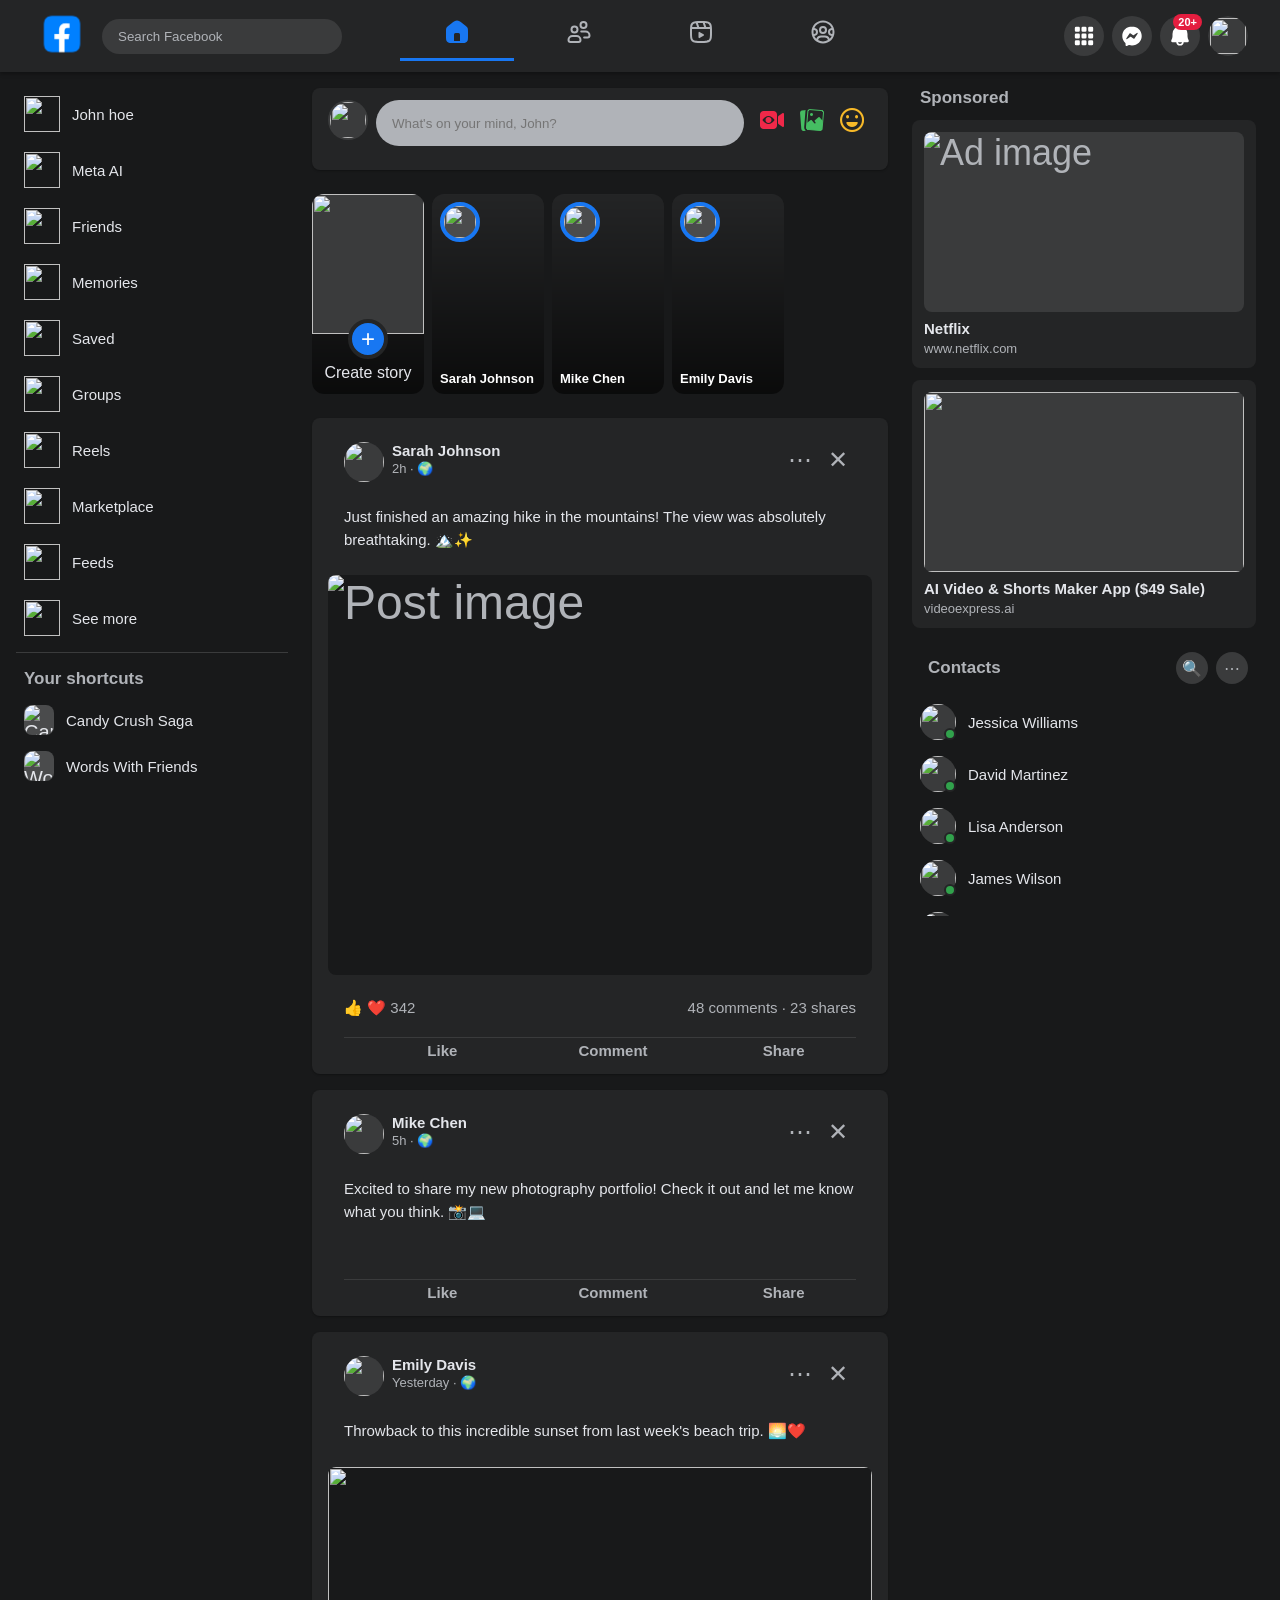
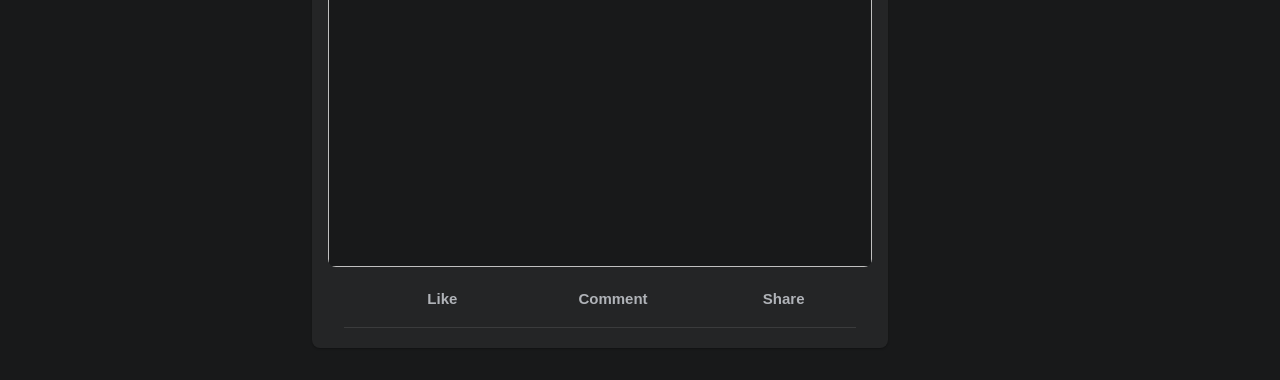
==== commit 1b38ace5: "reel icon and other minor changes" ====
--- a/index.html
+++ b/index.html
@@ -796,7 +796,7 @@
             <div class="header-center">
                 <a href="./"> <button class="nav-btn active"><svg viewBox="0 0 24 24" width="24" height="24" fill="currentColor"><path d="M9.464 1.286C10.294.803 11.092.5 12 .5c.908 0 1.707.303 2.537.786.795.462 1.7 1.142 2.815 1.977l2.232 1.675c1.391 1.042 2.359 1.766 2.888 2.826.53 1.059.53 2.268.528 4.006v4.3c0 1.355 0 2.471-.119 3.355-.124.928-.396 1.747-1.052 2.403-.657.657-1.476.928-2.404 1.053-.884.119-2 .119-3.354.119H7.93c-1.354 0-2.471 0-3.355-.119-.928-.125-1.747-.396-2.403-1.053-.656-.656-.928-1.475-1.053-2.403C1 18.541 1 17.425 1 16.07v-4.3c0-1.738-.002-2.947.528-4.006.53-1.06 1.497-1.784 2.888-2.826L6.65 3.263c1.114-.835 2.02-1.515 2.815-1.977zM10.5 13A1.5 1.5 0 0 0 9 14.5V21h6v-6.5a1.5 1.5 0 0 0-1.5-1.5h-3z"></path></svg></button> </a>
                 <a href="./freinds.html"><button class="nav-btn"><svg viewBox="0 0 24 24" width="24" height="24" fill="currentColor"><path d="M12.496 5a4 4 0 1 1 8 0 4 4 0 0 1-8 0zm4-2a2 2 0 1 0 0 4 2 2 0 0 0 0-4zm-9 2.5a4 4 0 1 0 0 8 4 4 0 0 0 0-8zm-2 4a2 2 0 1 1 4 0 2 2 0 0 1-4 0zM5.5 15a5 5 0 0 0-5 5 3 3 0 0 0 3 3h8.006a3 3 0 0 0 3-3 5 5 0 0 0-5-5H5.5zm-3 5a3 3 0 0 1 3-3h4.006a3 3 0 0 1 3 3 1 1 0 0 1-1 1H3.5a1 1 0 0 1-1-1zm12-9.5a5.04 5.04 0 0 0-.37.014 1 1 0 0 0 .146 1.994c.074-.005.149-.008.224-.008h4.006a3 3 0 0 1 3 3 1 1 0 0 1-1 1h-3.398a1 1 0 1 0 0 2h3.398a3 3 0 0 0 3-3 5 5 0 0 0-5-5H14.5z"></path></svg></button></a> 
-                <a href="./reels.html"><button class="nav-btn">📷</button></a>
+                <a href="./reels.html"><button class="nav-btn"><svg viewBox="0 0 24 24" width="24" height="24" fill="currentColor" class="x14rh7hd x1lliihq x1tzjh5l x1k90msu x2h7rmj x1qfuztq" style="--x-color: var(--secondary-icon);"><path d="M10.996 12.132A1 1 0 0 0 9.5 13v4a1 1 0 0 0 1.496.868l3.5-2a1 1 0 0 0 0-1.736l-3.5-2z"></path><path d="M12.075 1h-.15C9.632 1 7.81 1 6.38 1.192c-1.472.198-2.674.616-3.623 1.565-.949.95-1.367 2.15-1.565 3.623C1 7.81 1 9.632 1 11.925v.15c0 2.293 0 4.116.192 5.545.198 1.472.616 2.674 1.565 3.623.95.949 2.15 1.367 3.623 1.565C7.81 23 9.632 23 11.925 23h.15c2.293 0 4.116 0 5.545-.192 1.472-.198 2.674-.616 3.623-1.565.949-.95 1.367-2.15 1.565-3.623.192-1.43.192-3.252.192-5.545v-.15c0-2.293 0-4.116-.192-5.545-.198-1.472-.616-2.674-1.565-3.623-.95-.949-2.15-1.367-3.623-1.565C16.19 1 14.368 1 12.075 1zM4.172 4.172c.515-.516 1.224-.83 2.475-.998l.183-.023L8.113 7H3.132c.013-.121.027-.239.042-.353.168-1.25.482-1.96.998-2.475zM10.22 7 8.895 3.023C9.778 3 10.801 3 12 3c.642 0 1.234 0 1.78.004L15.114 7H10.22zm6.253 2h4.507c.02.86.02 1.848.02 3 0 2.385-.002 4.074-.174 5.353-.168 1.25-.482 1.96-.998 2.475-.515.516-1.224.83-2.475.998-1.28.172-2.968.174-5.353.174s-4.074-.002-5.353-.174c-1.25-.168-1.96-.482-2.475-.998-.516-.515-.83-1.224-.998-2.475C3.002 16.073 3 14.385 3 12c0-1.152 0-2.14.02-3h13.454zm.747-2-1.316-3.949c.537.026 1.016.065 1.448.123 1.25.168 1.96.482 2.475.998.516.515.83 1.224.998 2.475.015.114.03.232.042.353H17.22z"></path></svg></button></a>
                 <a href="./groups.html"><button class="nav-btn"><svg viewBox="0 0 24 24" width="24" height="24" fill="currentColor"><path d="M12 6a4 4 0 1 0 0 8 4 4 0 0 0 0-8zm-2 4a2 2 0 1 1 4 0 2 2 0 0 1-4 0z"></path><path d="M.5 12C.5 5.649 5.649.5 12 .5S23.5 5.649 23.5 12 18.351 23.5 12 23.5.5 18.351.5 12zm2.21-2a9.537 9.537 0 0 0 0 3.993l.3.007A2 2 0 0 0 3 10h-.29zm.663-1.983a4 4 0 0 1 0 7.966 9.523 9.523 0 0 0 1.948 2.773A5.002 5.002 0 0 1 10 15.523h4a5.002 5.002 0 0 1 4.679 3.233 9.523 9.523 0 0 0 1.948-2.773 4 4 0 0 1 0-7.966A9.501 9.501 0 0 0 12 2.5a9.501 9.501 0 0 0-8.627 5.517zM21.5 12a9.55 9.55 0 0 0-.212-2.007l-.265.007H21a2 2 0 0 0-.01 4l.3-.007c.138-.643.21-1.31.21-1.993zM12 21.5a9.455 9.455 0 0 0 4.97-1.402A3 3 0 0 0 14 17.523h-4a3 3 0 0 0-2.97 2.575A9.456 9.456 0 0 0 12 21.5z"></path></svg></button></a>
             </div>
             <div class="header-right">
@@ -995,7 +995,7 @@
                 </div>
                 <div class="post-divider"></div>
                 <div class="post-actions">
-                    <button class="post-action-btn"><i data-visualcompletion="css-img" class="x1b0d499 x1d69dk1" style="background-image: url(&quot;https://static.xx.fbcdn.net/rsrc.php/v4/yX/r/MgrC8BpSeFs.png&quot;); background-position: 0px -833px; background-size: auto; width: 20px; height: 20px; background-repeat: no-repeat; display: inline-block;"></i> Like</button>
+                    <button class="post-action-btn"><i data-visualcompletion="css-img" class="x1b0d499 x1d69dk1" style="background-image: url(&quot;https://static.xx.fbcdn.net/rsrc.php/v4/yO/r/_b7lbnkyVP6.png&quot;); background-position: 0px -833px; background-size: 33px 1066px; width: 20px; height: 20px; background-repeat: no-repeat; display: inline-block;"></i>Like</button>
                     <button class="post-action-btn"><i data-visualcompletion="css-img" class="x1b0d499 x1d69dk1" style="background-image: url(&quot;https://static.xx.fbcdn.net/rsrc.php/v4/yO/r/_b7lbnkyVP6.png&quot;); background-position: 0px -791px; background-size: 33px 1066px; width: 20px; height: 20px; background-repeat: no-repeat; display: inline-block;"></i> Comment</button>
                     <button class="post-action-btn"><i data-visualcompletion="css-img" class="x1b0d499 x1d69dk1" style="background-image: url(&quot;https://static.xx.fbcdn.net/rsrc.php/v4/yO/r/_b7lbnkyVP6.png&quot;); background-position: 0px -875px; background-size: 33px 1066px; width: 20px; height: 20px; background-repeat: no-repeat; display: inline-block;"></i>Share</button>
                 </div>
@@ -1076,8 +1076,8 @@
 </div>
 
                     <div class="ad-content">
-                        <h4>Keevx AI Image to Video Tool</h4>
-                        <p>www.keevx.com</p>
+                        <h4>Netflix</h4>
+                        <p>www.netflix.com</p>
                     </div>
                 </div>
                 <div class="sponsored-ad">
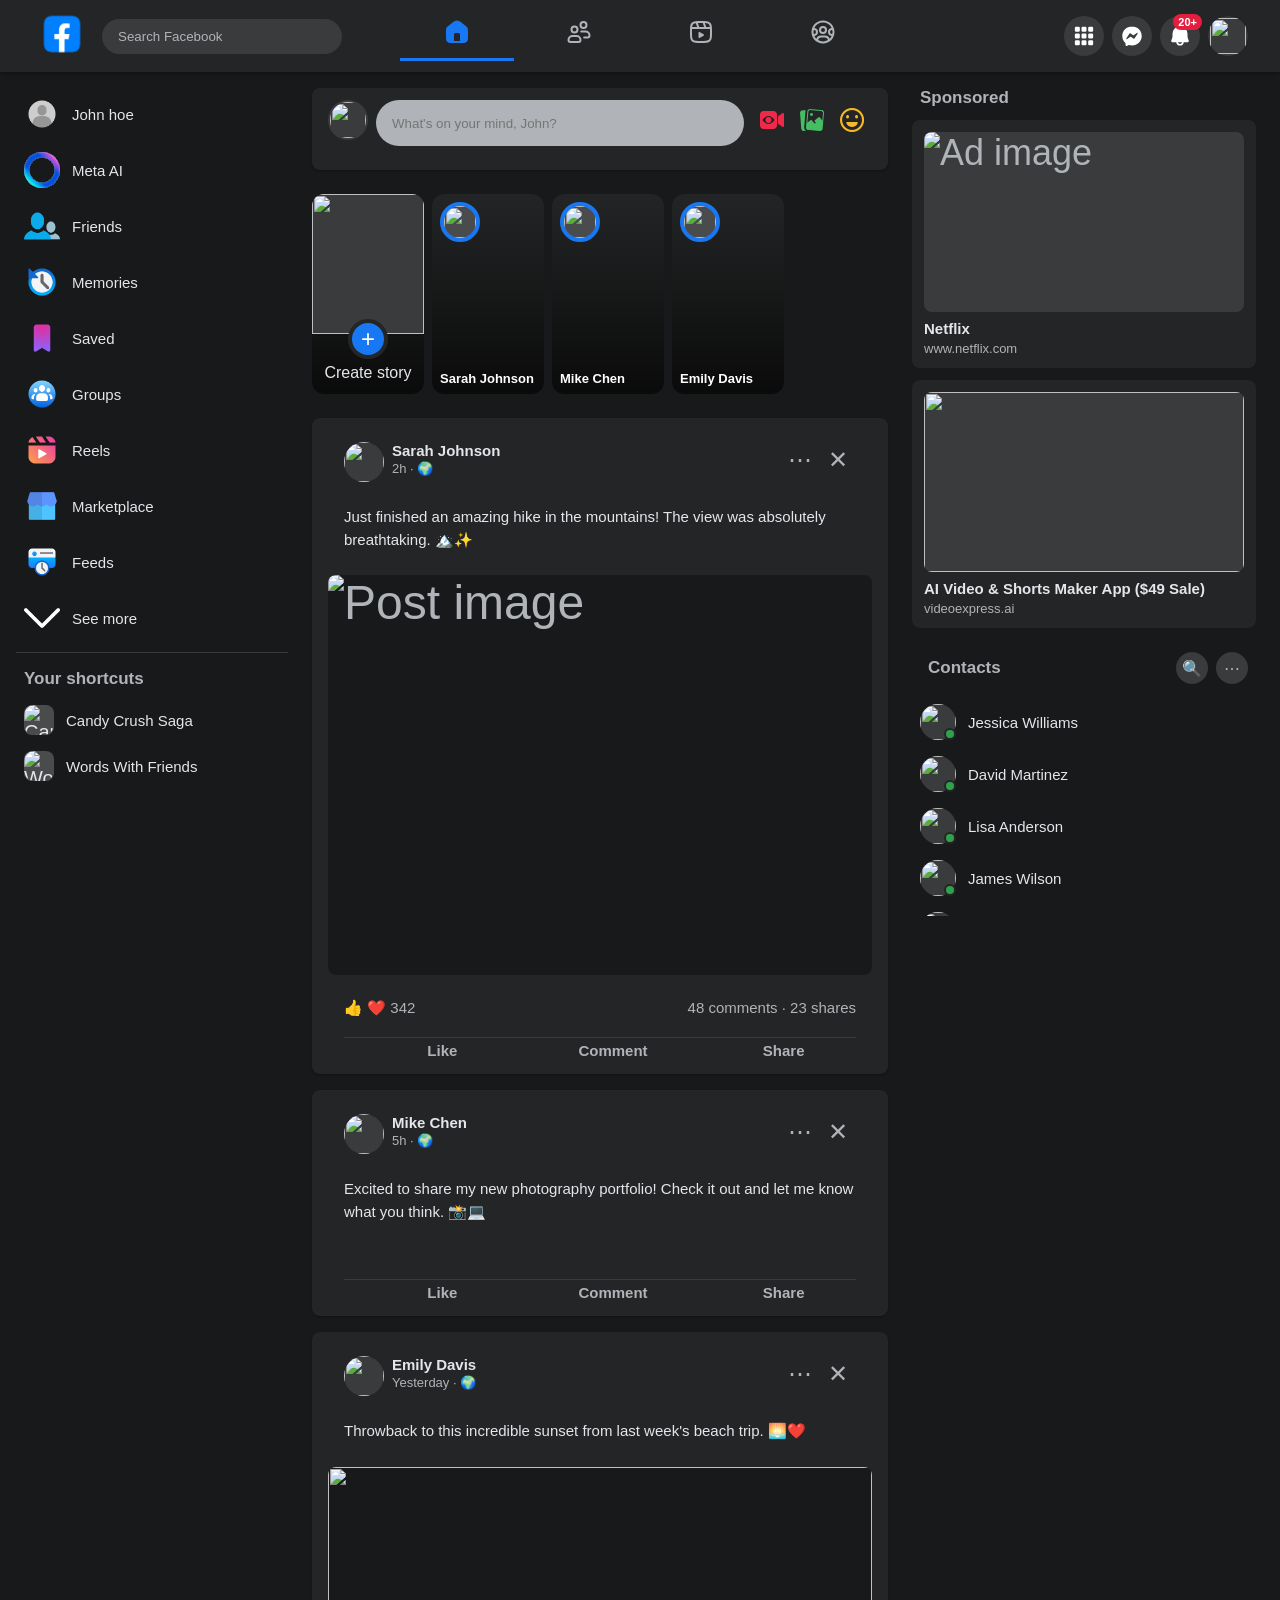
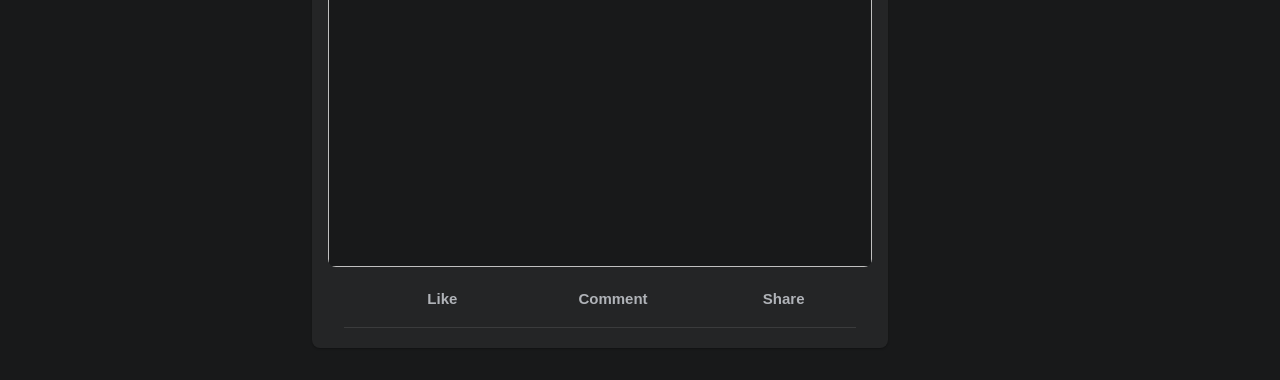
==== commit 5b1ef357: "fix" ====
--- a/index.html
+++ b/index.html
@@ -818,61 +818,61 @@
         <div class="left-sidebar">
             <a href="#" class="sidebar-item">
                 <div class="profile-sidebar-pic" style="background: none;">
-                    <img src="./Images/profile.png" alt="" height="110%" width="110%" style="background: none;">
+                    <img src="./images/profile.png" alt="" height="110%" width="110%" style="background: none;">
                 </div>
                 <span>John hoe</span>
             </a>
             <a href="#" class="sidebar-item">
                 <div class="sidebar-icon" style="background: none;">
-                    <img src="./Images/metaai-color.svg" alt="" height="100%">
+                    <img src="./images/metaai-color.svg" alt="" height="100%">
                 </div>
                 <span>Meta AI</span>
             </a>
             <a href="#" class="sidebar-item">
                 <div class="sidebar-icon" style="background: none;">
-                    <img src="./Images/friends.png" height="90%" width="100%" alt="">
+                    <img src="./images/friends.png" height="90%" width="100%" alt="">
                 </div>
                 <span>Friends</span>
             </a>
             <a href="#" class="sidebar-item">
                 <div class="sidebar-icon" style="background: none;">
-                    <img src="./Images/memories.png" height="100%" width="100%" alt="">
+                    <img src="./images/memories.png" height="100%" width="100%" alt="">
                 </div>
                 <span>Memories</span>
             </a>
             <a href="#" class="sidebar-item">
                 <div class="sidebar-icon" style="background: none;">
-                    <img src="./Images/saved.png" height="100%" width="100%" alt="">
+                    <img src="./images/saved.png" height="100%" width="100%" alt="">
                 </div>
                 <span>Saved</span>
             </a>
             <a href="#" class="sidebar-item">
                 <div class="sidebar-icon" style="background: none;">
-                    <img src="./Images/groups.png" height="100%" width="100%" alt="">
+                    <img src="./images/groups.png" height="100%" width="100%" alt="">
                 </div>
                 <span>Groups</span>
             </a>
             <a href="#" class="sidebar-item">
                 <div class="sidebar-icon" style="background: none;">
-                    <img src="./Images/reel.png" height="100%" width="100%" alt="">
+                    <img src="./images/reel.png" height="100%" width="100%" alt="">
                 </div>
                 <span>Reels</span>
             </a>
             <a href="#" class="sidebar-item">
                 <div class="sidebar-icon" style="background: none;">
-                    <img src="./Images/marketplace.png" height="100%" width="100%" alt="">
+                    <img src="./images/marketplace.png" height="100%" width="100%" alt="">
                 </div>
                 <span>Marketplace</span>
             </a>
             <a href="#" class="sidebar-item">
                 <div class="sidebar-icon" style="background: none;">
-                    <img src="./Images/feed.png" height="100%" width="100%" alt="">
+                    <img src="./images/feed.png" height="100%" width="100%" alt="">
                 </div>
                 <span>Feeds</span>
             </a>
             <button class="see-more-btn">
                 <div class="sidebar-icon" style="background: none;">
-                    <img src="./Images/seemore.png" height="50%" alt="">
+                    <img src="./images/seemore.png" height="50%" alt="">
                 </div>
                 <span>See more</span>
             </button>
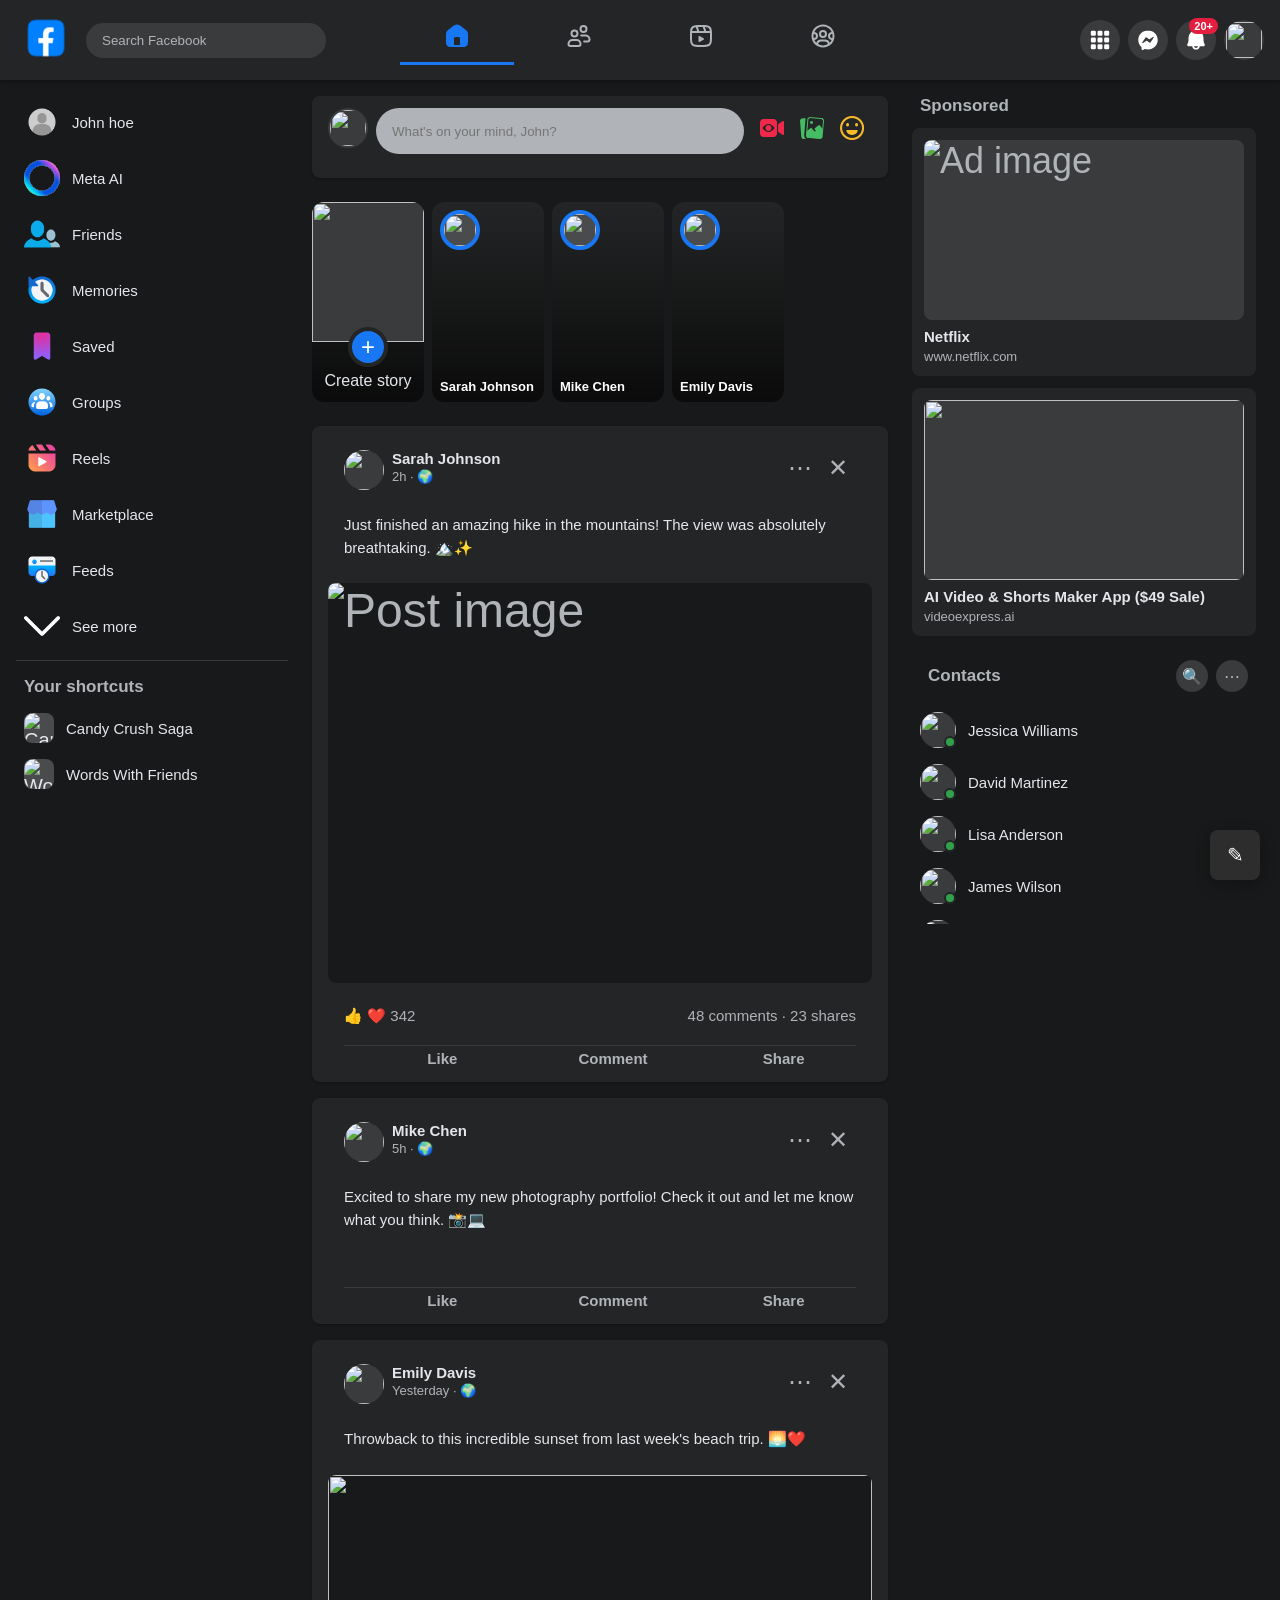
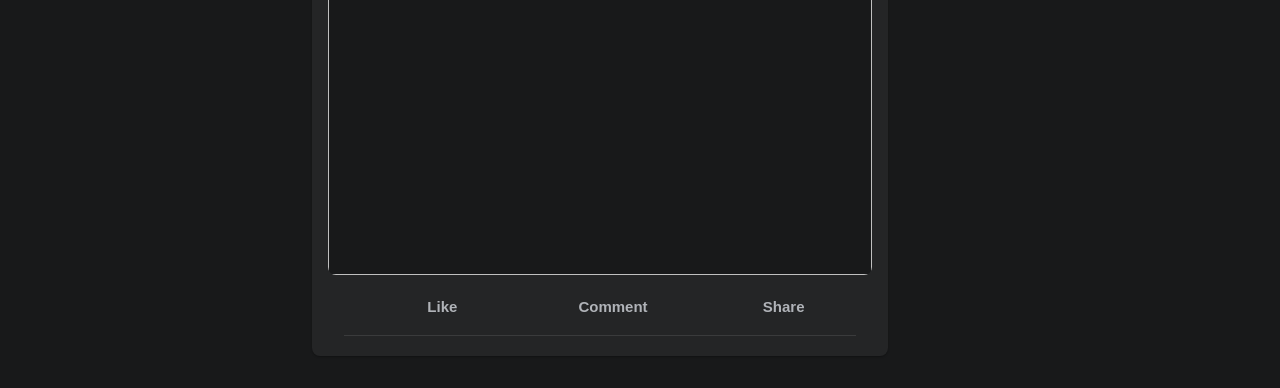
==== commit 8c04b4e7: "added notepad" ====
--- a/index.html
+++ b/index.html
@@ -19,15 +19,15 @@
         }
 
         /* Header */
-        .header {
+        /* .header {
             background-color: #242526;
             position: sticky;
             top: 0;
             z-index: 100;
             box-shadow: 0 2px 4px rgba(0,0,0,0.3);
-        }
-
-        .header-content {
+        } */
+
+        /* .header-content {
             max-width: 1920px;
             margin: 0 auto;
             padding: 0 16px;
@@ -35,14 +35,14 @@
             align-items: center;
             justify-content: space-between;
             height: 56px;
-        }
-
+        } */
+/* 
         .header-left {
             display: flex;
             align-items: center;
             gap: 8px;
             flex: 1;
-        }
+        } */
 
 
 
@@ -783,6 +783,8 @@
             }
         }
     </style>
+
+    <link rel="stylesheet" href="notepage.css">
     <link rel="stylesheet" href="style.css" />
 </head>
 <body>
@@ -1151,5 +1153,87 @@
             </div>
         </div>
     </div>
+<button id="notes-toggle-btn" aria-label="Toggle notes">✎</button>
+    
+    <div id="notes-popup">
+        <div class="notes-header">
+            <span>Notepad</span>
+            <button class="notes-close" aria-label="Close notes">×</button>
+        </div>
+        <textarea id="notes-textarea" placeholder="Write your notes here..."></textarea>
+        <div class="notes-footer">
+            <button class="clear-btn" id="clear-btn">Clear</button>
+            <span id="char-count">0 characters</span>
+        </div>
+    </div>
+
+    <script>
+        const toggleBtn = document.getElementById('notes-toggle-btn');
+        const popup = document.getElementById('notes-popup');
+        const closeBtn = document.querySelector('.notes-close');
+        const textarea = document.getElementById('notes-textarea');
+        const charCount = document.getElementById('char-count');
+        const clearBtn = document.getElementById('clear-btn');
+
+        // Load saved notes from localStorage on page load
+        function loadNotes() {
+            const savedNotes = localStorage.getItem('notepad-content');
+            if (savedNotes) {
+                textarea.value = savedNotes;
+                updateCharCount();
+            }
+        }
+
+        // Save notes to localStorage
+        function saveNotes() {
+            localStorage.setItem('notepad-content', textarea.value);
+        }
+
+        // Clear notes and localStorage
+        function clearNotes() {
+            if (confirm('Are you sure you want to clear all notes?')) {
+                textarea.value = '';
+                localStorage.removeItem('notepad-content');
+                updateCharCount();
+            }
+        }
+
+        // Update character count
+        function updateCharCount() {
+            const count = textarea.value.length;
+            charCount.textContent = count + ' character' + (count !== 1 ? 's' : '');
+        }
+
+        function togglePopup() {
+            popup.classList.toggle('show');
+            if (popup.classList.contains('show')) {
+                textarea.focus();
+            }
+        }
+
+        toggleBtn.addEventListener('click', togglePopup);
+        closeBtn.addEventListener('click', togglePopup);
+        clearBtn.addEventListener('click', clearNotes);
+
+        textarea.addEventListener('input', function() {
+            updateCharCount();
+            saveNotes();
+        });
+
+        // Click outside to close
+        document.addEventListener('click', function(e) {
+            if (!popup.contains(e.target) && e.target !== toggleBtn) {
+                popup.classList.remove('show');
+            }
+        });
+
+        // Prevent popup from closing when clicking inside
+        popup.addEventListener('click', function(e) {
+            e.stopPropagation();
+        });
+
+        // Load notes when page loads
+        loadNotes();
+    </script>
 </body>
 </html>
--- a/notepage.css
+++ b/notepage.css
@@ -0,0 +1,140 @@
+* {
+            margin: 0;
+            padding: 0;
+            box-sizing: border-box;
+        }
+
+        #notes-toggle-btn {
+            position: fixed;
+            bottom: 20px;
+            right: 20px;
+            width: 50px;
+            height: 50px;
+            border-radius: 8px;
+            background: #2d2d2d;
+            border: none;
+            color: white;
+            font-size: 20px;
+            cursor: pointer;
+            box-shadow: 0 4px 15px rgba(0, 0, 0, 0.3);
+            z-index: 9999;
+            transition: transform 0.3s ease, box-shadow 0.3s ease;
+        }
+
+        #notes-toggle-btn:hover {
+            transform: scale(1.1);
+            box-shadow: 0 6px 20px rgba(0, 0, 0, 0.4);
+        }
+
+        #notes-toggle-btn:active {
+            transform: scale(0.95);
+        }
+
+        #notes-popup {
+            position: fixed;
+            bottom: 80px;
+            right: 20px;
+            width: 300px;
+            height: 350px;
+            background: #1e1e1e;
+            border-radius: 12px;
+            box-shadow: 0 8px 30px rgba(0, 0, 0, 0.5);
+            z-index: 9998;
+            display: none;
+            flex-direction: column;
+            overflow: hidden;
+            transition: opacity 0.3s ease, transform 0.3s ease;
+        }
+
+        #notes-popup.show {
+            display: flex;
+            animation: slideUp 0.3s ease;
+        }
+
+        @keyframes slideUp {
+            from {
+                opacity: 0;
+                transform: translateY(20px);
+            }
+            to {
+                opacity: 1;
+                transform: translateY(0);
+            }
+        }
+
+        .notes-header {
+            background: #2d2d2d;
+            color: white;
+            padding: 15px;
+            font-family: Arial, sans-serif;
+            font-size: 16px;
+            font-weight: bold;
+            display: flex;
+            justify-content: space-between;
+            align-items: center;
+            border-bottom: 1px solid #3d3d3d;
+        }
+
+        .notes-close {
+            background: #3d3d3d;
+            border: none;
+            color: white;
+            width: 28px;
+            height: 28px;
+            border-radius: 4px;
+            cursor: pointer;
+            font-size: 18px;
+            transition: background 0.2s ease;
+        }
+
+        .notes-close:hover {
+            background: #4d4d4d;
+        }
+
+        #notes-textarea {
+            flex: 1;
+            border: none;
+            padding: 15px;
+            font-family: Arial, sans-serif;
+            font-size: 14px;
+            resize: none;
+            outline: none;
+            background: #1e1e1e;
+            color: #e0e0e0;
+        }
+
+        #notes-textarea::placeholder {
+            color: #666;
+        }
+
+        #notes-textarea:focus {
+            background: #252525;
+        }
+
+        .notes-footer {
+            padding: 10px 15px;
+            background: #2d2d2d;
+            font-family: Arial, sans-serif;
+            font-size: 11px;
+            color: #888;
+            display: flex;
+            justify-content: space-between;
+            align-items: center;
+            border-top: 1px solid #3d3d3d;
+        }
+
+        .clear-btn {
+            background: #3d3d3d;
+            border: none;
+            color: #888;
+            padding: 5px 10px;
+            border-radius: 4px;
+            cursor: pointer;
+            font-size: 11px;
+            transition: all 0.2s ease;
+        }
+
+        .clear-btn:hover {
+            background: #d32f2f;
+            color: white;
+        }
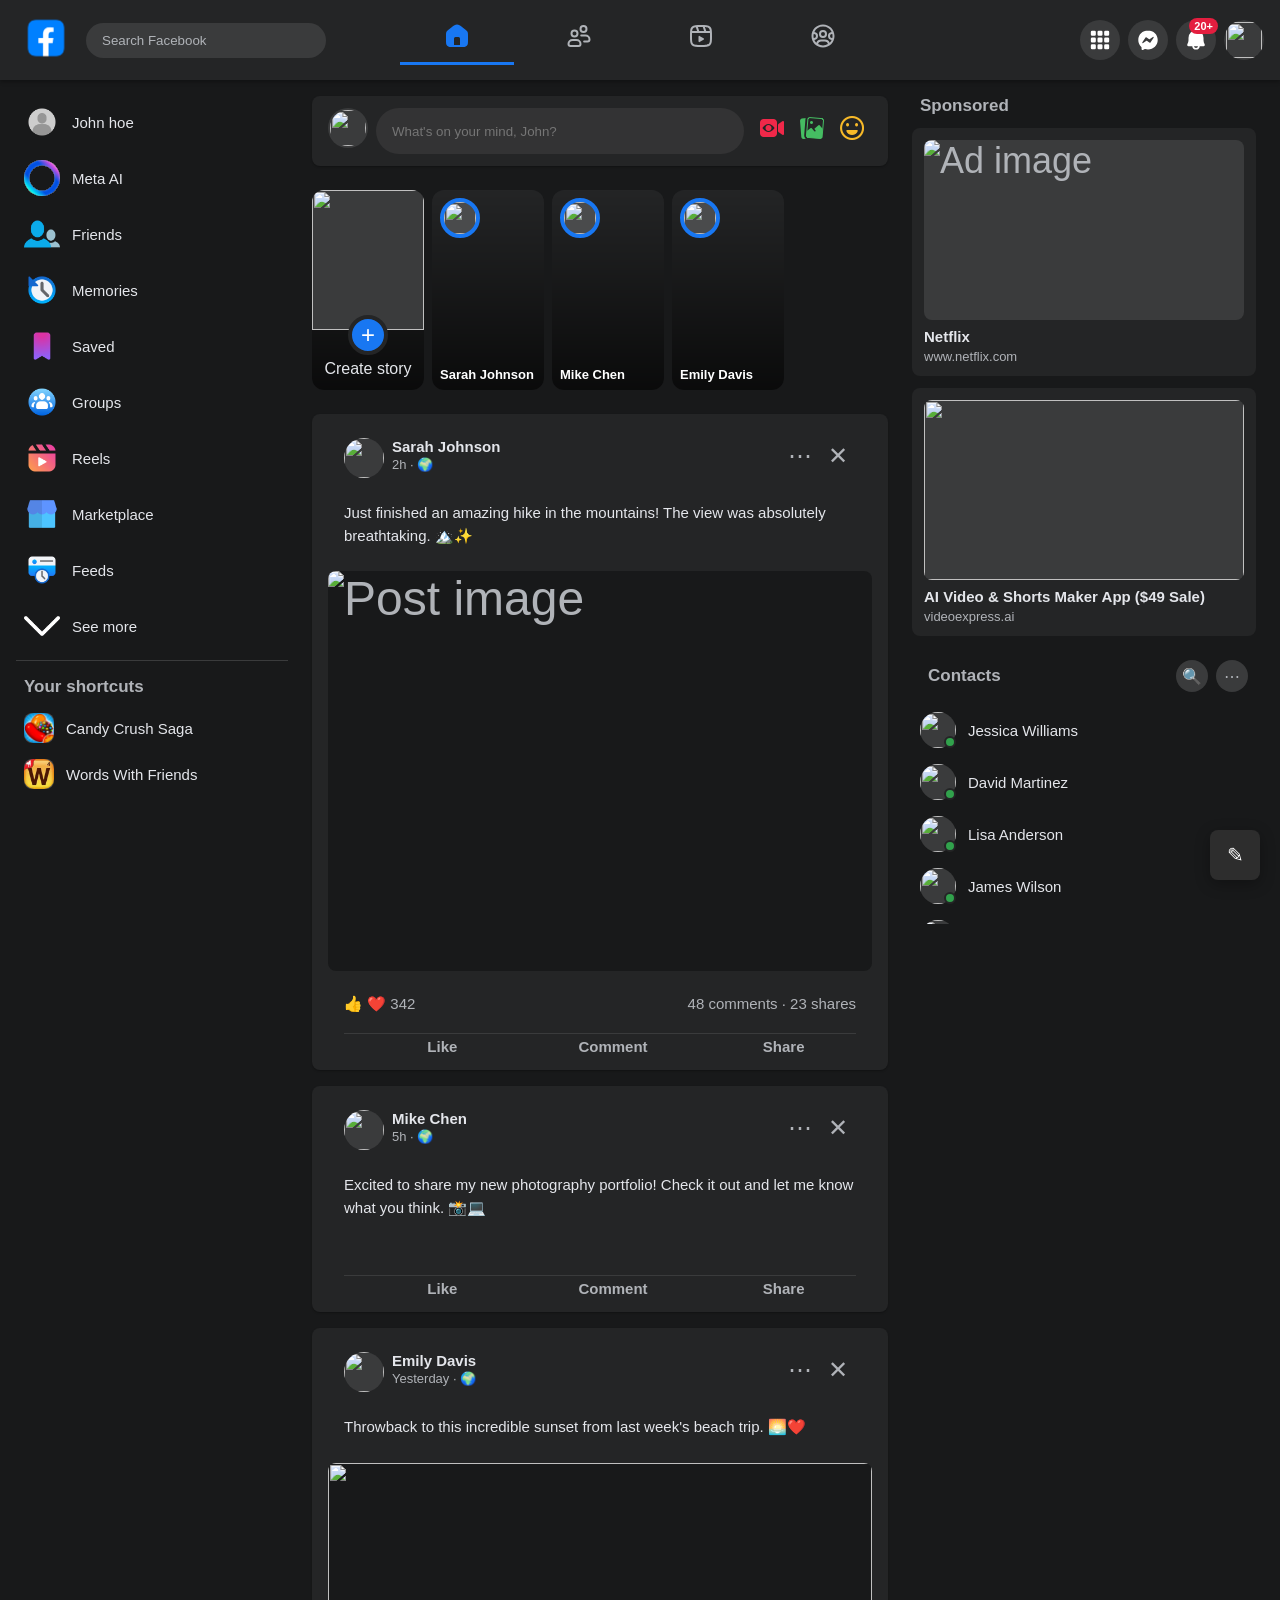
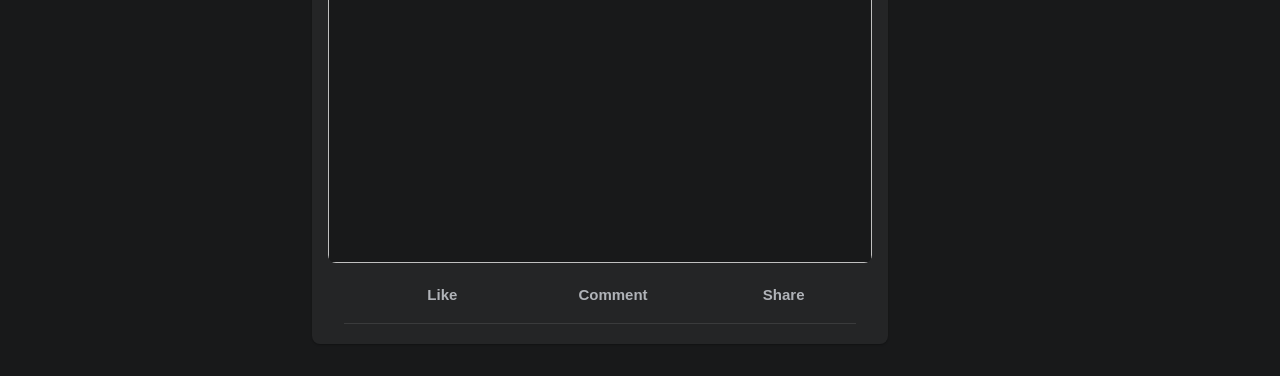
==== commit 70ffaf15: "final fix" ====
--- a/index.html
+++ b/index.html
@@ -602,12 +602,12 @@
         .create-post-top {
             display: flex;
             gap: 8px;
-            margin-bottom: 12px;
+            /* margin-bottom: 12px; */
         }
 
         .post-input {
             flex: 1;
-            background-color: #b0b3b8;
+            background-color: #333334;
             border: none;
             border-radius: 50px;
             padding: 12px 16px;
@@ -885,12 +885,12 @@
                 <span>Your shortcuts</span>
             </div>
             <a href="#" class="shortcut-item">
-                <div class="shortcut-icon"><img src="https://images.unsplash.com/photo-1606167668584-78701c57f13d?w=100&h=100&fit=crop" alt="Candy Crush"></div>
+                <div class="shortcut-icon"><img src="images/candycrush.png" alt="Candy Crush"></div>
                 <span>Candy Crush Saga</span>
                 
             </a>
             <a href="#" class="shortcut-item">
-                <div class="shortcut-icon">        <img src="https://images.unsplash.com/photo-1511512578047-dfb367046420?w=100&h=100&fit=crop" alt="Words With Friends">
+                <div class="shortcut-icon">        <img src="image.png" alt="Words With Friends">
 </div>
                 <span>Words With Friends</span>
             </a>
--- a/style.css
+++ b/style.css
@@ -1,5 +1,9 @@
 /* Facebook Clone - Common Styles */
 /* Use this stylesheet across all pages */
+
+i{
+    filter: invert(1);
+}
 
 * {
     margin: 0;
@@ -486,6 +490,8 @@
     font-size: 15px;
     font-weight: 600;
     cursor: pointer;
+    margin-bottom: 2px;
+    /* background-color: #243a52; */
 }
 
 .confirm-btn {
@@ -517,8 +523,8 @@
 }
 
 .add-friend-btn {
-    background-color: #3a3b3c;
-    color: #1877f2;
+    background-color: #243a52;
+    color: #72ade9;
     padding: 8px;
 }
 
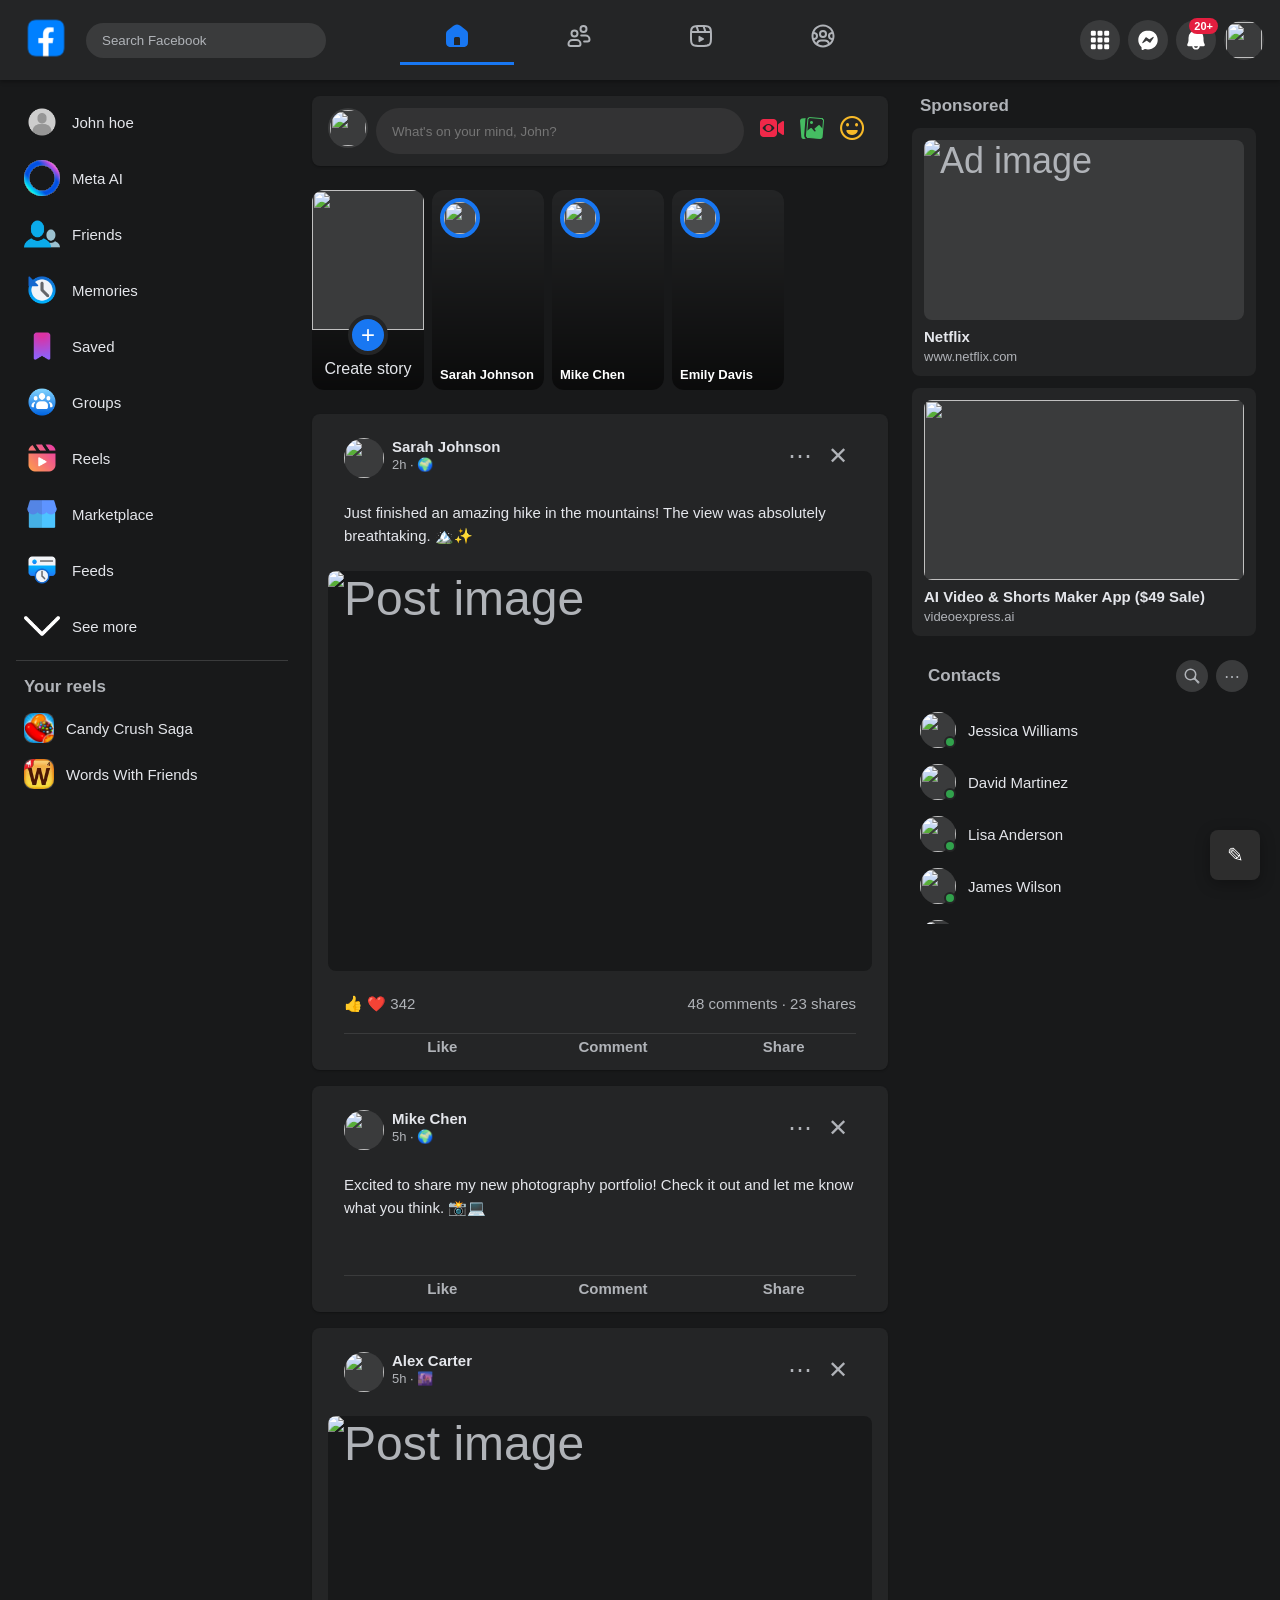
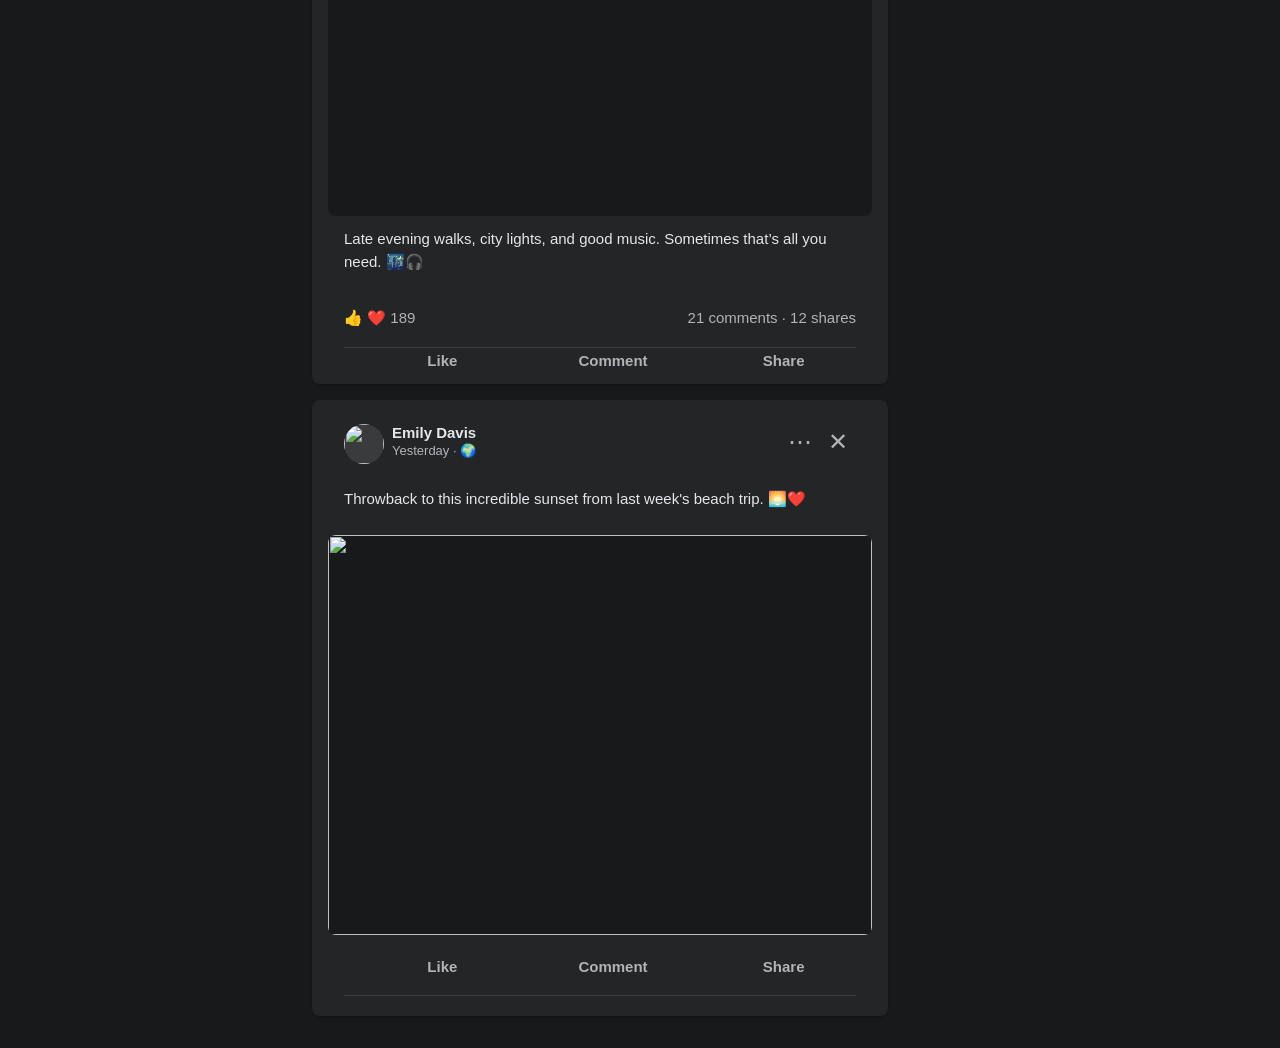
==== commit e919ea1e: "Added Errors for the game" ====
--- a/index.html
+++ b/index.html
@@ -882,7 +882,7 @@
             <div class="sidebar-divider"></div>
 
             <div class="shortcuts-header">
-                <span>Your shortcuts</span>
+                <span>Your reels</span>
             </div>
             <a href="#" class="shortcut-item">
                 <div class="shortcut-icon"><img src="images/candycrush.png" alt="Candy Crush"></div>
@@ -1033,6 +1033,71 @@
             </div>
 
             <div class="post">
+    <div class="post-header">
+        <div class="post-user">
+            <div class="post-avatar">
+                <img style="border-radius: 50%;" 
+                     src="https://images.unsplash.com/photo-1535713875002-d1d0cf377fde?w=100&h=100&fit=crop">
+            </div>
+            <div class="post-info">
+                <h3>Alex Carter</h3>
+                <span class="post-time">5h · 🌆</span>
+            </div>
+        </div>
+        <div style="display: flex; gap: 4px;">
+            <button class="post-options">⋯</button>
+            <button class="close-btn">✕</button>
+        </div>
+    </div>
+
+    
+
+    <div class="post-image">
+        <img 
+            src="https://images.unsplash.com/photo-1494526585095-c41746248156?w=800&h=400&fit=crop"
+            alt="Post image">
+    </div>
+
+    <div class="post-content">
+        Late evening walks, city lights, and good music. Sometimes that’s all you need. 🌃🎧
+    </div>
+
+    <div class="post-stats">
+        <span>👍 ❤️ 189</span>
+        <span>21 comments · 12 shares</span>
+    </div>
+
+    <div class="post-divider"></div>
+
+    <div class="post-actions">
+        <button class="post-action-btn">
+            <i data-visualcompletion="css-img" class="x1b0d499 x1d69dk1"
+               style="background-image: url('https://static.xx.fbcdn.net/rsrc.php/v4/yO/r/_b7lbnkyVP6.png');
+               background-position: 0px -833px; background-size: 33px 1066px;
+               width: 20px; height: 20px; background-repeat: no-repeat; display: inline-block;"></i>
+            Like
+        </button>
+
+        <button class="post-action-btn">
+            <i data-visualcompletion="css-img" class="x1b0d499 x1d69dk1"
+               style="background-image: url('https://static.xx.fbcdn.net/rsrc.php/v4/yO/r/_b7lbnkyVP6.png');
+               background-position: 0px -791px; background-size: 33px 1066px;
+               width: 20px; height: 20px; background-repeat: no-repeat; display: inline-block;"></i>
+            Comment
+        </button>
+
+        <button class="post-action-btn">
+            <i data-visualcompletion="css-img" class="x1b0d499 x1d69dk1"
+               style="background-image: url('https://static.xx.fbcdn.net/rsrc.php/v4/yO/r/_b7lbnkyVP6.png');
+               background-position: 0px -875px; background-size: 33px 1066px;
+               width: 20px; height: 20px; background-repeat: no-repeat; display: inline-block;"></i>
+            Share
+        </button>
+    </div>
+</div>
+
+
+            <div class="post">
                 <div class="post-header">
                     <div class="post-user">
                         <div class="post-avatar"><img style="border-radius: 50%;" src="https://images.unsplash.com/photo-1547425260-76bcadfb4f2c?w=100&h=100&fit=crop"></div>
@@ -1098,7 +1163,7 @@
                 <div class="contacts-header">
                     <span class="section-title" style="margin: 0;">Contacts</span>
                     <div class="contacts-actions">
-                        <button class="small-icon-btn">🔍</button>
+                        <button class="small-icon-btn"><svg viewBox="0 0 16 16" width="16" height="16" fill="currentColor" class="x14rh7hd x1lliihq x1tzjh5l x1k90msu x2h7rmj x1qfuztq" style="--x-color:var(--secondary-icon)"><g fill-rule="evenodd" transform="translate(-448 -544)"><g fill-rule="nonzero"><path d="M10.743 2.257a6 6 0 1 1-8.485 8.486 6 6 0 0 1 8.485-8.486zm-1.06 1.06a4.5 4.5 0 1 0-6.365 6.364 4.5 4.5 0 0 0 6.364-6.363z" transform="translate(448 544)"></path><path d="M10.39 8.75a2.94 2.94 0 0 0-.199.432c-.155.417-.23.849-.172 1.284.055.415.232.794.54 1.103a.75.75 0 0 0 1.112-1.004l-.051-.057a.39.39 0 0 1-.114-.24c-.021-.155.014-.356.09-.563.031-.081.06-.145.08-.182l.012-.022a.75.75 0 1 0-1.299-.752z" transform="translate(448 544)"></path><path d="M9.557 11.659c.038-.018.09-.04.15-.064.207-.077.408-.112.562-.092.08.01.143.034.198.077l.041.036a.75.75 0 0 0 1.06-1.06 1.881 1.881 0 0 0-1.103-.54c-.435-.058-.867.018-1.284.175-.189.07-.336.143-.433.2a.75.75 0 0 0 .624 1.356l.066-.027.12-.061z" transform="translate(448 544)"></path><path d="m13.463 15.142-.04-.044-3.574-4.192c-.599-.703.355-1.656 1.058-1.057l4.191 3.574.044.04c.058.059.122.137.182.24.249.425.249.96-.154 1.41l-.057.057c-.45.403-.986.403-1.411.154a1.182 1.182 0 0 1-.24-.182zm.617-.616.444-.444a.31.31 0 0 0-.063-.052c-.093-.055-.263-.055-.35.024l.208.232.207-.206.006.007-.22.257-.026-.024.033-.034.025.027-.257.22-.007-.007zm-.027-.415c-.078.088-.078.257-.023.35a.31.31 0 0 0 .051.063l.205-.204-.233-.209z" transform="translate(448 544)"></path></g></g></svg></button>
                         <button class="small-icon-btn">⋯</button>
                     </div>
                 </div>
